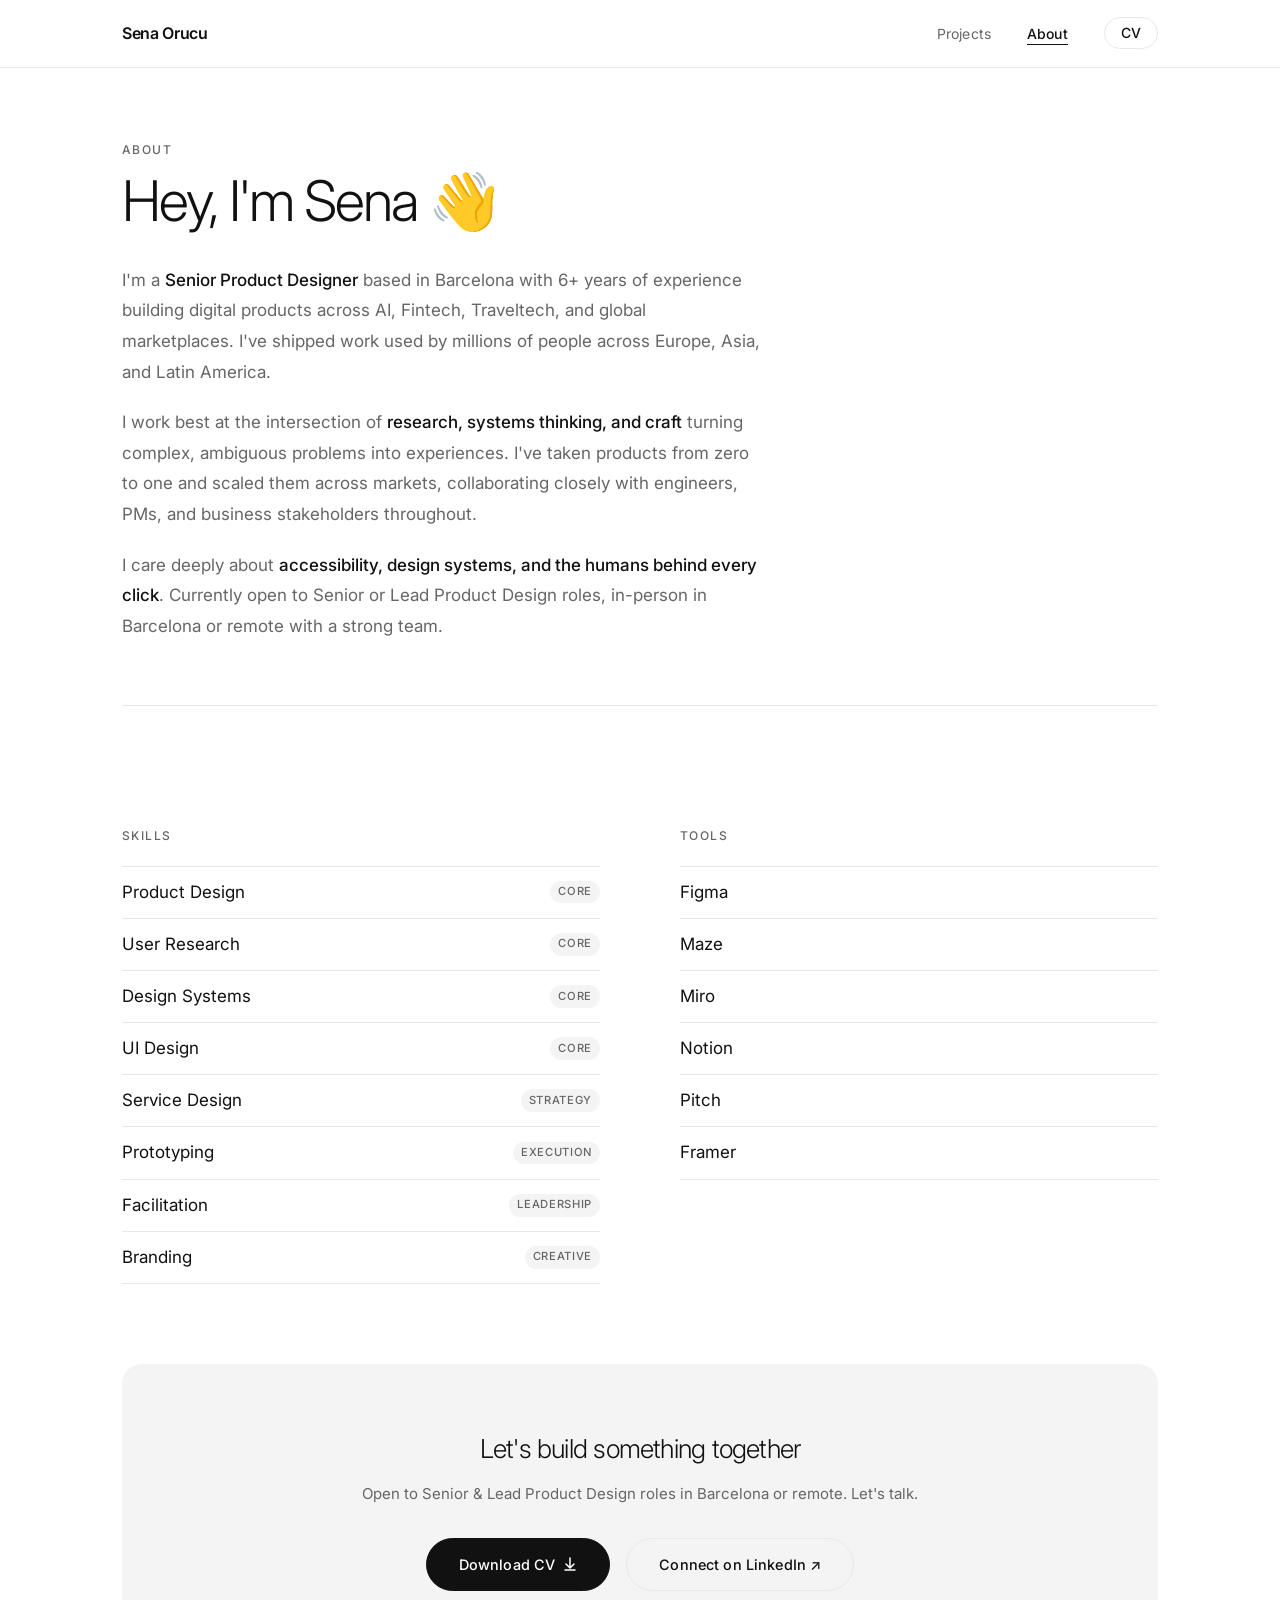
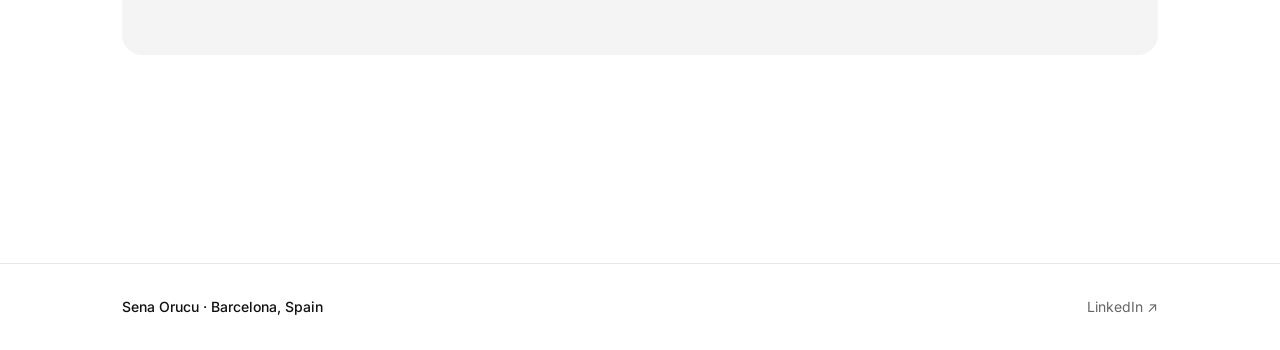
==== about.html @ 869bf194 "Refine text in about.html for clarity and conciseness" ====
<!DOCTYPE html>
<html lang="en">
<head>
  <meta charset="UTF-8" />
  <meta name="viewport" content="width=device-width, initial-scale=1.0" />
  <meta name="description" content="About Sena Orucu — Senior Product Designer based in Barcelona, specialising in AI, Fintech, and Traveltech." />
  <title>About — Sena Orucu</title>
  <link rel="icon" type="image/x-icon" href="favicon.ico" />
  <link rel="icon" type="image/png" sizes="32x32" href="favicon-32.png" />
  <link rel="apple-touch-icon" href="apple-touch-icon.png" />
  <link rel="stylesheet" href="styles.css" />
  <style>
    .about-hero {
      padding: 4.5rem 0 3.5rem;
    }

    .about-hero h1 {
      font-size: clamp(2.25rem, 5vw, 3.5rem);
      font-weight: 300;
      letter-spacing: -0.035em;
      line-height: 1.1;
      margin-bottom: 2rem;
    }

    .about-bio {
      max-width: 640px;
    }

    .about-bio p {
      font-size: 1.0625rem;
      color: var(--text-secondary);
      line-height: 1.8;
      margin-bottom: 1.25rem;
    }

    .about-bio p:last-child { margin-bottom: 0; }

    .about-bio strong {
      color: var(--text);
      font-weight: 500;
    }

    .about-divider {
      height: 1px;
      background: var(--border);
      margin: 4rem 0;
    }

    .skills-section {
      padding-top: 0;
      padding-bottom: 3rem;
    }

    .skills-grid {
      display: grid;
      grid-template-columns: 1fr 1fr;
      gap: 3rem 5rem;
    }

    .skills-col h3 {
      font-size: 0.75rem;
      font-weight: 500;
      letter-spacing: 0.12em;
      text-transform: uppercase;
      color: var(--text-secondary);
      margin-bottom: 1.25rem;
    }

    .skills-list {
      list-style: none;
    }

    .skills-list li {
      font-size: 1.0625rem;
      font-weight: 400;
      color: var(--text);
      padding: 0.75rem 0;
      border-bottom: 1px solid var(--border);
      display: flex;
      align-items: center;
      justify-content: space-between;
      transition: padding-left 0.2s var(--ease);
    }

    .skills-list li:first-child { border-top: 1px solid var(--border); }

    .skills-list li:hover { padding-left: 0.5rem; }

    /* Skill category label */
    .skill-cat {
      font-size: 0.7rem;
      font-weight: 500;
      letter-spacing: 0.06em;
      text-transform: uppercase;
      color: var(--text-secondary);
      background: var(--surface);
      border-radius: 100px;
      padding: 0.15rem 0.5rem;
    }

    .about-cta {
      padding: 4rem 0;
      background: var(--surface);
      border-radius: 20px;
      text-align: center;
      margin: 1rem 0 2rem;
    }

    .about-cta h2 {
      font-size: 1.625rem;
      font-weight: 300;
      letter-spacing: -0.03em;
      margin-bottom: 0.75rem;
    }

    .about-cta p {
      font-size: 0.9375rem;
      color: var(--text-secondary);
      margin-bottom: 2rem;
    }

    .cta-actions {
      display: flex;
      align-items: center;
      justify-content: center;
      gap: 1rem;
      flex-wrap: wrap;
    }

    @media (max-width: 640px) {
      .skills-grid { grid-template-columns: 1fr; gap: 2.5rem; }
      .about-hero { padding: 3rem 0 2.5rem; }
      .about-cta { padding: 2.5rem 1.5rem; }
    }
  </style>
</head>
<body>

  <nav>
    <div class="nav-inner">
      <a href="index.html" class="nav-logo">Sena Orucu</a>
      <ul class="nav-links">
        <li><a href="projects.html">Projects</a></li>
        <li><a href="about.html">About</a></li>
        <li><a href="Sena_Orucu_CV.pdf" target="_blank" class="cv-link">CV</a></li>
      </ul>
      <button class="hamburger" aria-label="Toggle menu">
        <span></span><span></span><span></span>
      </button>
    </div>
  </nav>

  <div class="mobile-menu">
    <a href="projects.html">Projects</a>
    <a href="about.html">About</a>
    <a href="Sena_Orucu_CV.pdf" target="_blank">CV ↗</a>
  </div>

  <main>

    <section class="about-hero">
      <div class="container">
        <p class="section-label fade-up">About</p>
        <h1 class="fade-up delay-1">Hey, I'm Sena 👋</h1>

        <div class="about-bio fade-up delay-2">
          <p>
            I'm a <strong>Senior Product Designer</strong> based in Barcelona with 6+ years of experience building digital products across AI, Fintech, Traveltech, and global marketplaces. I've shipped work used by millions of people across Europe, Asia, and Latin America.
          </p>
          <p>
            I work best at the intersection of <strong>research, systems thinking, and craft</strong> turning complex, ambiguous problems into experiences. I've taken products from zero to one and scaled them across markets, collaborating closely with engineers, PMs, and business stakeholders throughout.
          </p>
          <p>
            I care deeply about <strong>accessibility, design systems, and the humans behind every click</strong>. Currently open to Senior or Lead Product Design roles, in-person in Barcelona or remote with a strong team.
          </p>
        </div>

        <div class="about-divider fade-up delay-3"></div>
      </div>
    </section>

    <section class="skills-section">
      <div class="container">
        <div class="skills-grid fade-up delay-3">

          <div class="skills-col">
            <h3>Skills</h3>
            <ul class="skills-list">
              <li>Product Design <span class="skill-cat">Core</span></li>
              <li>User Research <span class="skill-cat">Core</span></li>
              <li>Design Systems <span class="skill-cat">Core</span></li>
              <li>UI Design <span class="skill-cat">Core</span></li>
              <li>Service Design <span class="skill-cat">Strategy</span></li>
              <li>Prototyping <span class="skill-cat">Execution</span></li>
              <li>Facilitation <span class="skill-cat">Leadership</span></li>
              <li>Branding <span class="skill-cat">Creative</span></li>
            </ul>
          </div>

          <div class="skills-col">
            <h3>Tools</h3>
            <ul class="skills-list">
              <li>Figma</li>
              <li>Maze</li>
              <li>Miro</li>
              <li>Notion</li>
              <li>Pitch</li>
              <li>Framer</li>
            </ul>
          </div>

        </div>
      </div>
    </section>

    <section style="padding: 1rem 0 5rem;">
      <div class="container">
        <div class="about-cta fade-up delay-4">
          <h2>Let's build something together</h2>
          <p>Open to Senior & Lead Product Design roles in Barcelona or remote. Let's talk.</p>
          <div class="cta-actions">
            <a href="Sena_Orucu_CV.pdf" target="_blank" class="btn btn-primary">
              Download CV
              <svg width="14" height="14" viewBox="0 0 14 14" fill="none">
                <path d="M7 1v9M3 7l4 4 4-4M2 13h10" stroke="currentColor" stroke-width="1.5" stroke-linecap="round" stroke-linejoin="round"/>
              </svg>
            </a>
            <a href="https://www.linkedin.com/in/senaorucu/" target="_blank" class="btn btn-outline">
              Connect on LinkedIn ↗
            </a>
          </div>
        </div>
      </div>
    </section>

  </main>

  <footer>
    <div class="footer-inner">
      <span class="footer-name">Sena Orucu · Barcelona, Spain</span>
      <div class="footer-links">
        <a href="https://www.linkedin.com/in/senaorucu/" target="_blank">LinkedIn ↗</a>
      </div>
    </div>
  </footer>

  <script src="main.js"></script>
</body>
</html>
---- styles.css ----
/* =============================================
   SENA ORUCU â€” Portfolio Styles
   ============================================= */

@import url('https://fonts.googleapis.com/css2?family=Inter:ital,opsz,wght@0,14..32,300;0,14..32,400;0,14..32,500;0,14..32,600;1,14..32,300;1,14..32,400&display=swap');

/* â”€â”€ Reset & Base â”€â”€ */
*, *::before, *::after {
  box-sizing: border-box;
  margin: 0;
  padding: 0;
}

:root {
  --bg: #ffffff;
  --text: #111111;
  --text-secondary: #666666;
  --surface: #f4f4f4;
  --border: #e8e8e8;
  --accent: #111111;
  --font: 'Inter', -apple-system, sans-serif;
  --nav-h: 68px;
  --max-w: 1100px;
  --ease: cubic-bezier(0.16, 1, 0.3, 1);
}

html {
  scroll-behavior: smooth;
  font-size: 16px;
}

body {
  font-family: var(--font);
  background: var(--bg);
  color: var(--text);
  line-height: 1.6;
  -webkit-font-smoothing: antialiased;
  opacity: 0;
  transition: opacity 0.5s var(--ease);
}

body.loaded {
  opacity: 1;
}

a {
  color: inherit;
  text-decoration: none;
}

img {
  display: block;
  max-width: 100%;
}

/* â”€â”€ Layout â”€â”€ */
.container {
  max-width: var(--max-w);
  margin: 0 auto;
  padding: 0 2rem;
}

/* â”€â”€ NAV â”€â”€ */
nav {
  position: fixed;
  top: 0;
  left: 0;
  right: 0;
  height: var(--nav-h);
  background: rgba(255, 255, 255, 0.92);
  backdrop-filter: blur(12px);
  -webkit-backdrop-filter: blur(12px);
  border-bottom: 1px solid var(--border);
  z-index: 100;
  transition: box-shadow 0.3s ease;
}

nav.scrolled {
  box-shadow: 0 2px 20px rgba(0,0,0,0.06);
}

.nav-inner {
  max-width: var(--max-w);
  margin: 0 auto;
  padding: 0 2rem;
  height: 100%;
  display: flex;
  align-items: center;
  justify-content: space-between;
}

.nav-logo {
  font-size: 1rem;
  font-weight: 600;
  letter-spacing: -0.02em;
  color: var(--text);
  transition: opacity 0.2s;
}

.nav-logo:hover {
  opacity: 0.6;
}

.nav-links {
  display: flex;
  align-items: center;
  gap: 2.25rem;
  list-style: none;
}

.nav-links a {
  font-size: 0.875rem;
  font-weight: 400;
  color: var(--text-secondary);
  letter-spacing: 0.01em;
  transition: color 0.2s;
  position: relative;
}

.nav-links a::after {
  content: '';
  position: absolute;
  bottom: -3px;
  left: 0;
  width: 0;
  height: 1px;
  background: var(--text);
  transition: width 0.25s var(--ease);
}

.nav-links a:hover {
  color: var(--text);
}

.nav-links a:hover::after,
.nav-links a.active::after {
  width: 100%;
}

.nav-links a.active {
  color: var(--text);
  font-weight: 500;
}

/* CV Link special style */
.nav-links .cv-link {
  padding: 0.4rem 1rem;
  border: 1px solid var(--border);
  border-radius: 100px;
  color: var(--text);
  font-weight: 500;
  transition: background 0.2s, border-color 0.2s;
}

.nav-links .cv-link::after { display: none; }

.nav-links .cv-link:hover {
  background: var(--text);
  color: #fff;
  border-color: var(--text);
}

/* â”€â”€ Hamburger â”€â”€ */
.hamburger {
  display: none;
  flex-direction: column;
  gap: 5px;
  cursor: pointer;
  padding: 6px;
  background: none;
  border: none;
}

.hamburger span {
  display: block;
  width: 22px;
  height: 1.5px;
  background: var(--text);
  transition: transform 0.3s var(--ease), opacity 0.3s;
  transform-origin: center;
}

.hamburger.open span:nth-child(1) {
  transform: translateY(6.5px) rotate(45deg);
}
.hamburger.open span:nth-child(2) {
  opacity: 0;
}
.hamburger.open span:nth-child(3) {
  transform: translateY(-6.5px) rotate(-45deg);
}

/* Mobile nav drawer */
.mobile-menu {
  display: none;
  position: fixed;
  top: var(--nav-h);
  left: 0;
  right: 0;
  background: var(--bg);
  border-bottom: 1px solid var(--border);
  padding: 1.5rem 2rem 2rem;
  z-index: 99;
  flex-direction: column;
  gap: 1.25rem;
  transform: translateY(-10px);
  opacity: 0;
  pointer-events: none;
  transition: transform 0.3s var(--ease), opacity 0.3s;
}

.mobile-menu.open {
  transform: translateY(0);
  opacity: 1;
  pointer-events: all;
}

.mobile-menu a {
  font-size: 1.1rem;
  font-weight: 400;
  color: var(--text-secondary);
  transition: color 0.2s;
}

.mobile-menu a:hover,
.mobile-menu a.active {
  color: var(--text);
}

/* â”€â”€ FOOTER â”€â”€ */
footer {
  border-top: 1px solid var(--border);
  padding: 2rem 0;
  margin-top: 6rem;
}

.footer-inner {
  max-width: var(--max-w);
  margin: 0 auto;
  padding: 0 2rem;
  display: flex;
  align-items: center;
  justify-content: space-between;
}

.footer-name {
  font-size: 0.875rem;
  font-weight: 500;
  color: var(--text);
}

.footer-links {
  display: flex;
  gap: 1.5rem;
}

.footer-links a {
  font-size: 0.875rem;
  color: var(--text-secondary);
  transition: color 0.2s;
}

.footer-links a:hover {
  color: var(--text);
}

/* â”€â”€ Page wrapper â”€â”€ */
main {
  padding-top: var(--nav-h);
}

/* â”€â”€ Section spacing â”€â”€ */
section {
  padding: 5rem 0;
}

/* â”€â”€ Typography â”€â”€ */
.display-heading {
  font-size: clamp(2.5rem, 5.5vw, 4.25rem);
  font-weight: 300;
  letter-spacing: -0.03em;
  line-height: 1.1;
  color: var(--text);
}

.page-heading {
  font-size: clamp(2rem, 4vw, 3rem);
  font-weight: 300;
  letter-spacing: -0.03em;
  line-height: 1.15;
}

.section-label {
  font-size: 0.75rem;
  font-weight: 500;
  letter-spacing: 0.12em;
  text-transform: uppercase;
  color: var(--text-secondary);
  margin-bottom: 0.75rem;
}

/* â”€â”€ Buttons â”€â”€ */
.btn {
  display: inline-flex;
  align-items: center;
  gap: 0.5rem;
  padding: 0.875rem 2rem;
  font-size: 0.9rem;
  font-weight: 500;
  font-family: var(--font);
  letter-spacing: 0.01em;
  border-radius: 100px;
  cursor: pointer;
  transition: transform 0.2s var(--ease), box-shadow 0.2s, background 0.2s, color 0.2s;
}

.btn-primary {
  background: var(--text);
  color: #fff;
  border: 1px solid var(--text);
}

.btn-primary:hover {
  transform: translateY(-2px);
  box-shadow: 0 8px 24px rgba(0,0,0,0.15);
}

.btn-outline {
  background: transparent;
  color: var(--text);
  border: 1px solid var(--border);
}

.btn-outline:hover {
  background: var(--surface);
  transform: translateY(-2px);
}

/* â”€â”€ PROJECT CARDS â”€â”€ */
.project-card {
  background: var(--bg);
  border: 1px solid var(--border);
  border-radius: 16px;
  overflow: hidden;
  transition: transform 0.3s var(--ease), box-shadow 0.3s var(--ease);
  opacity: 0;
  transform: translateY(24px);
}

.project-card.visible {
  opacity: 1;
  transform: translateY(0);
}

.project-card:hover {
  transform: translateY(-6px);
  box-shadow: 0 20px 48px rgba(0,0,0,0.1);
}

.card-image {
  width: 100%;
  aspect-ratio: 2 / 1;
  background: var(--surface);
  position: relative;
  overflow: hidden;
}

.card-image-inner {
  position: absolute;
  inset: 0;
  background: linear-gradient(135deg, #f0f0f0 0%, #e8e8e8 100%);
  display: flex;
  align-items: center;
  justify-content: center;
  transition: transform 0.4s var(--ease);
}

.card-image-inner svg {
  opacity: 0.25;
}

.project-card:hover .card-image-inner {
  transform: scale(1.03);
}

/* Real image thumbnails */
.card-image-inner img {
  width: 100%;
  height: 100%;
  object-fit: cover;
  object-position: center center;
  display: block;
  transition: transform 0.4s var(--ease);
}

.project-card:hover .card-image-inner img {
  transform: scale(1.04);
}

.card-body {
  padding: 1.5rem;
}

.card-tags {
  font-size: 0.75rem;
  color: var(--text-secondary);
  letter-spacing: 0.04em;
  margin-bottom: 0.5rem;
}

.card-title {
  font-size: 1.05rem;
  font-weight: 600;
  letter-spacing: -0.02em;
  margin-bottom: 0.5rem;
  line-height: 1.3;
}

.card-desc {
  font-size: 0.875rem;
  color: var(--text-secondary);
  line-height: 1.6;
  margin-bottom: 1.25rem;
}

.card-link {
  font-size: 0.8125rem;
  font-weight: 500;
  color: var(--text);
  display: inline-flex;
  align-items: center;
  gap: 0.35rem;
  transition: gap 0.2s;
}

.card-link:hover {
  gap: 0.6rem;
}

/* â”€â”€ Fade in animation â”€â”€ */
@keyframes fadeUp {
  from { opacity: 0; transform: translateY(20px); }
  to   { opacity: 1; transform: translateY(0); }
}

.fade-up {
  animation: fadeUp 0.7s var(--ease) both;
}

/* â”€â”€ Stagger helpers â”€â”€ */
.delay-1 { animation-delay: 0.1s; }
.delay-2 { animation-delay: 0.2s; }
.delay-3 { animation-delay: 0.3s; }
.delay-4 { animation-delay: 0.4s; }
.delay-5 { animation-delay: 0.5s; }

/* â”€â”€ Transition for card reveal â”€â”€ */
.project-card {
  transition: opacity 0.5s var(--ease), transform 0.5s var(--ease),
              box-shadow 0.3s var(--ease);
}

/* â”€â”€ Responsive â”€â”€ */
@media (max-width: 768px) {
  .nav-links { display: none; }
  .hamburger { display: flex; }
  .mobile-menu { display: flex; }

  section { padding: 3.5rem 0; }

  footer {
    margin-top: 4rem;
  }

  .footer-inner {
    flex-direction: column;
    gap: 1rem;
    text-align: center;
  }
}

@media (max-width: 480px) {
  .container { padding: 0 1.25rem; }
  .nav-inner { padding: 0 1.25rem; }
  .footer-inner { padding: 0 1.25rem; }
}
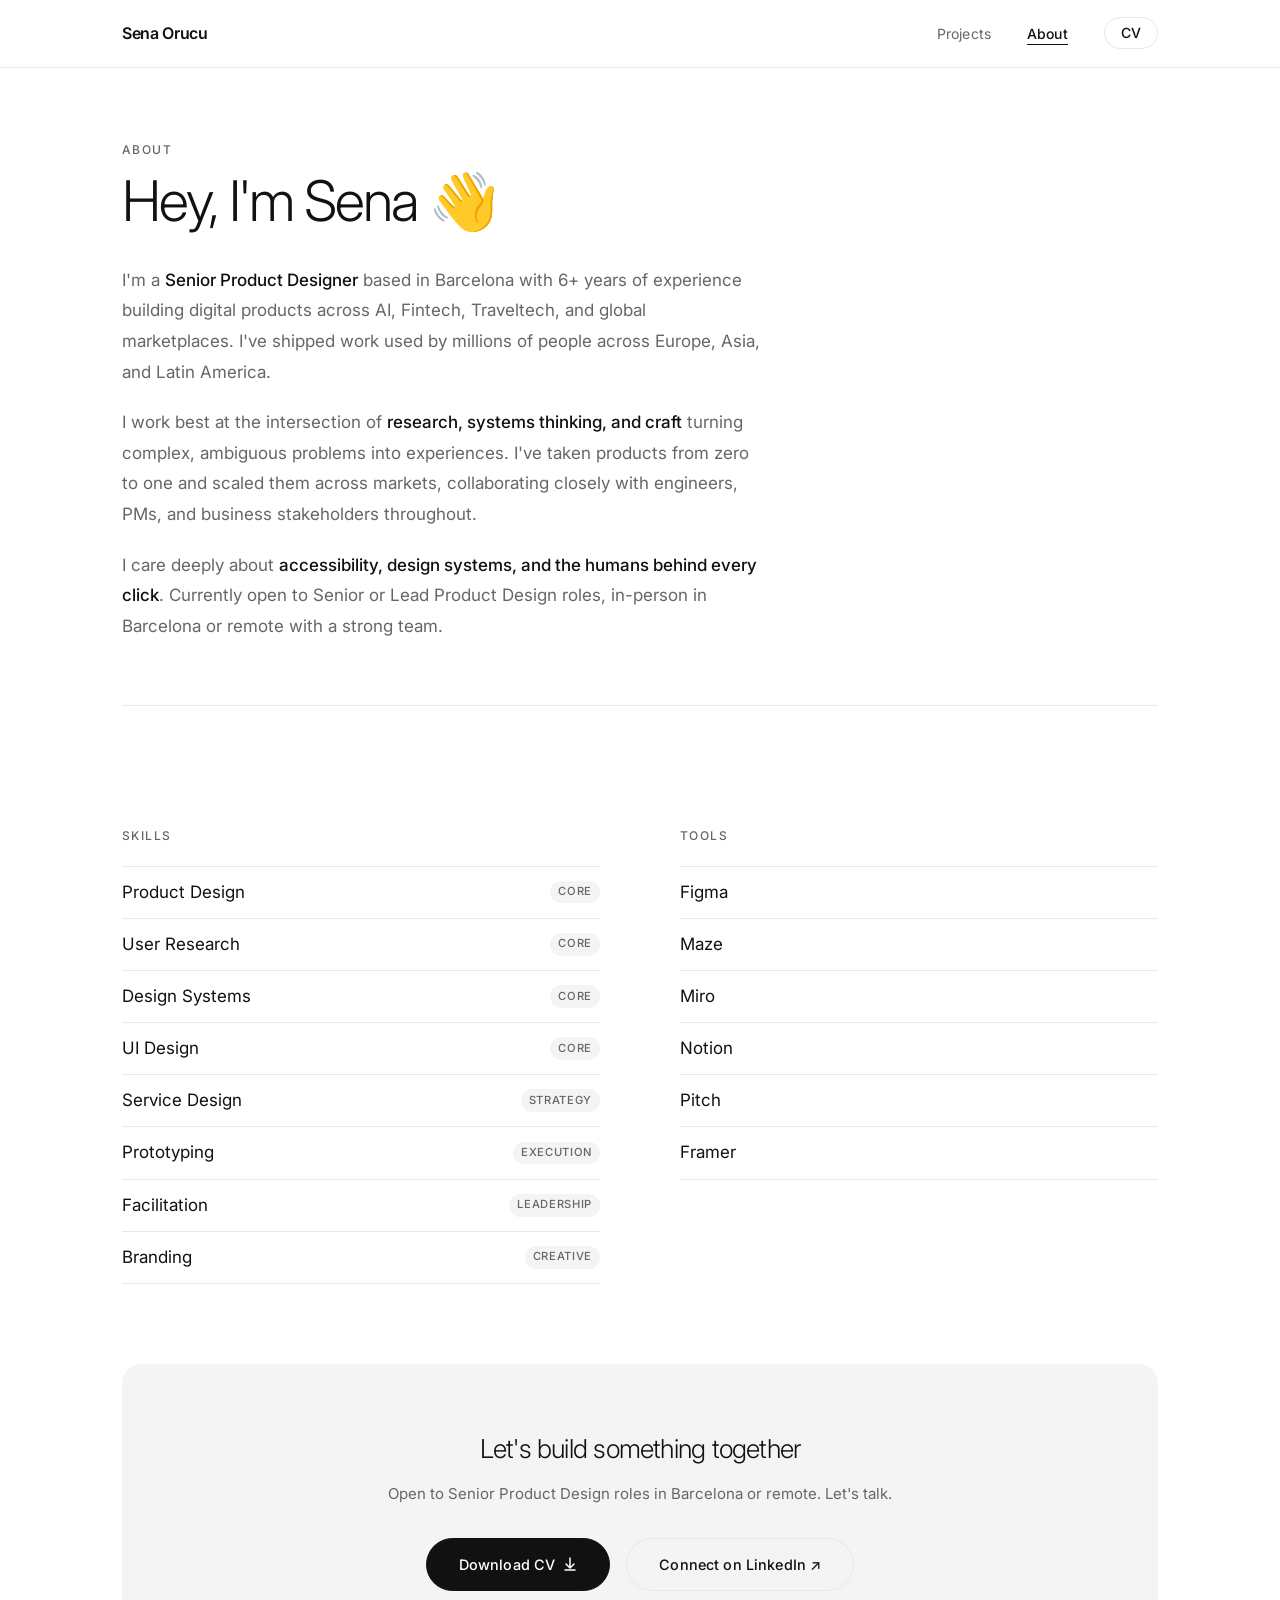
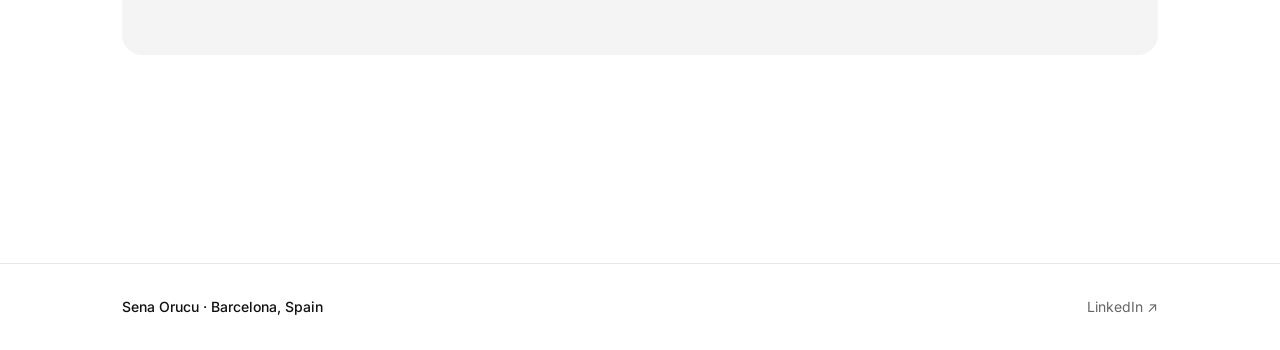
==== commit f6c028d4: "Update about.html" ====
--- a/about.html
+++ b/about.html
@@ -217,7 +217,7 @@
       <div class="container">
         <div class="about-cta fade-up delay-4">
           <h2>Let's build something together</h2>
-          <p>Open to Senior & Lead Product Design roles in Barcelona or remote. Let's talk.</p>
+          <p>Open to Senior Product Design roles in Barcelona or remote. Let's talk.</p>
           <div class="cta-actions">
             <a href="Sena_Orucu_CV.pdf" target="_blank" class="btn btn-primary">
               Download CV
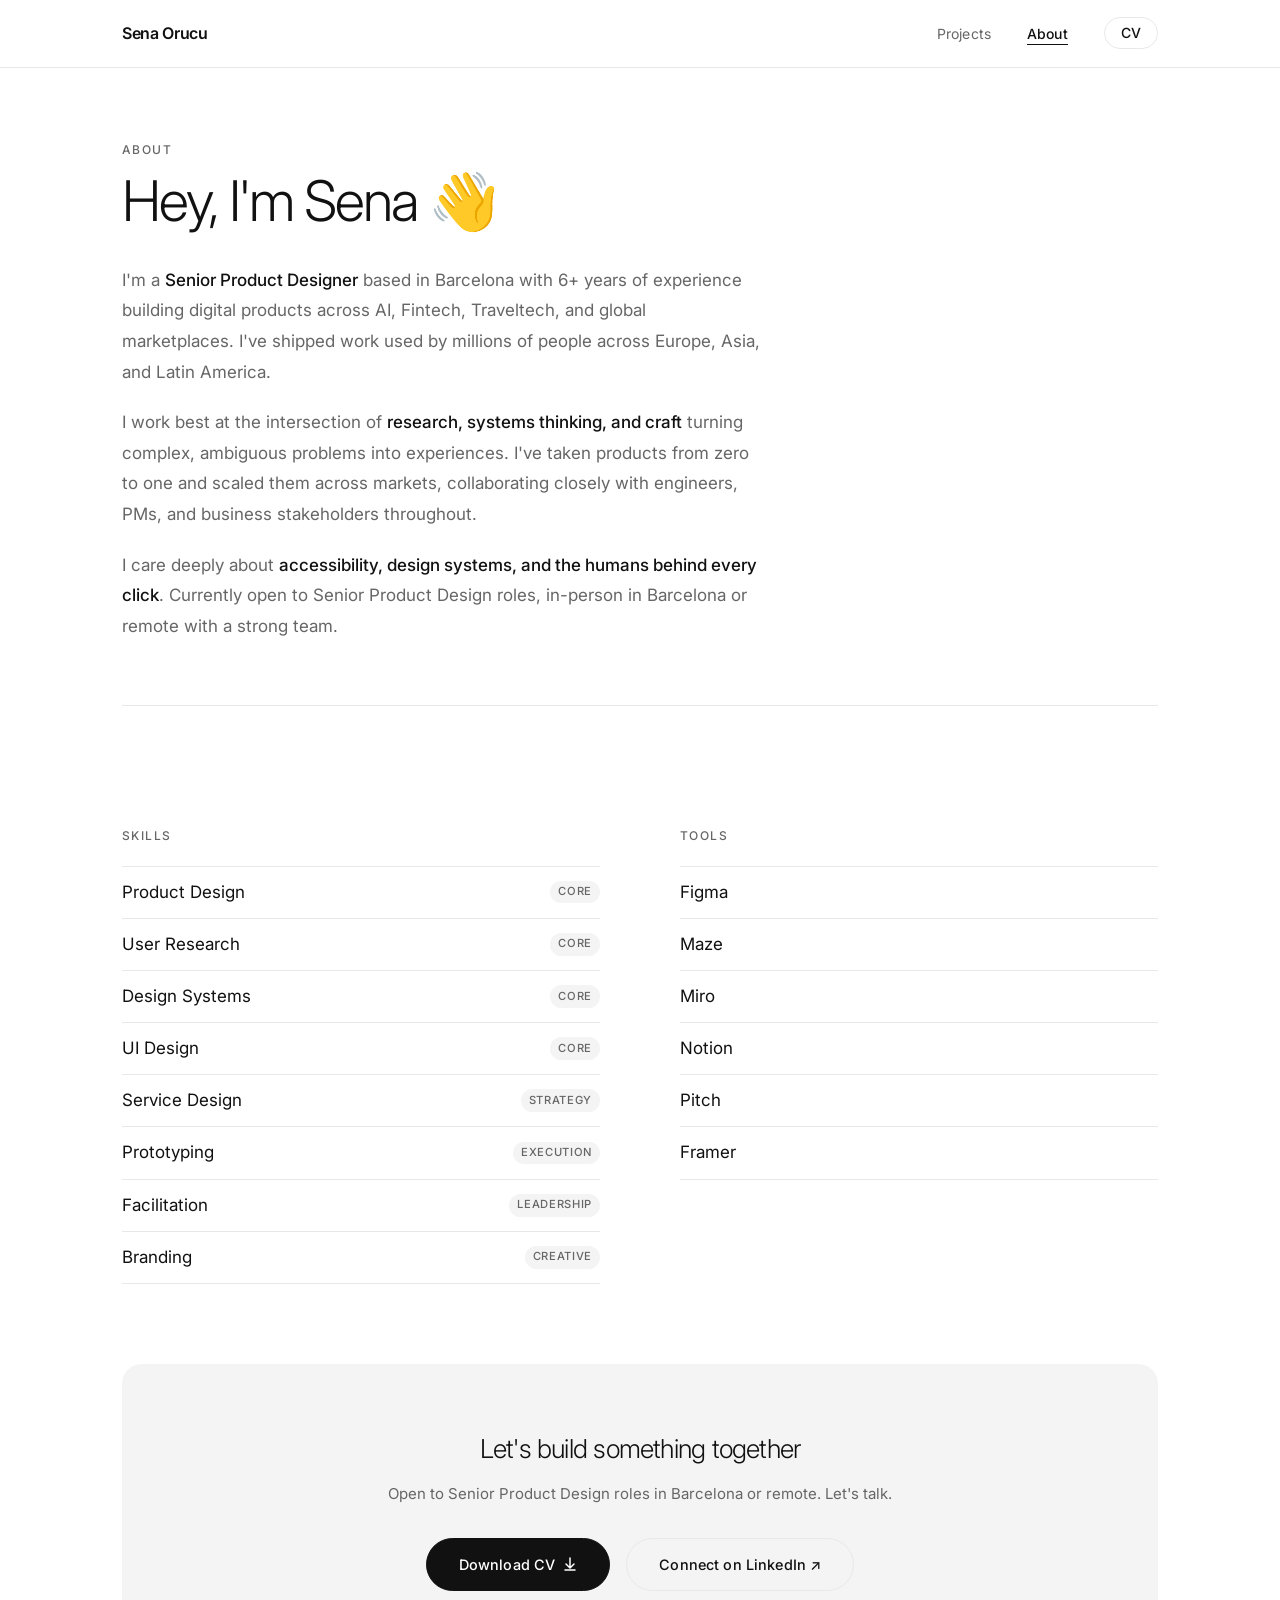
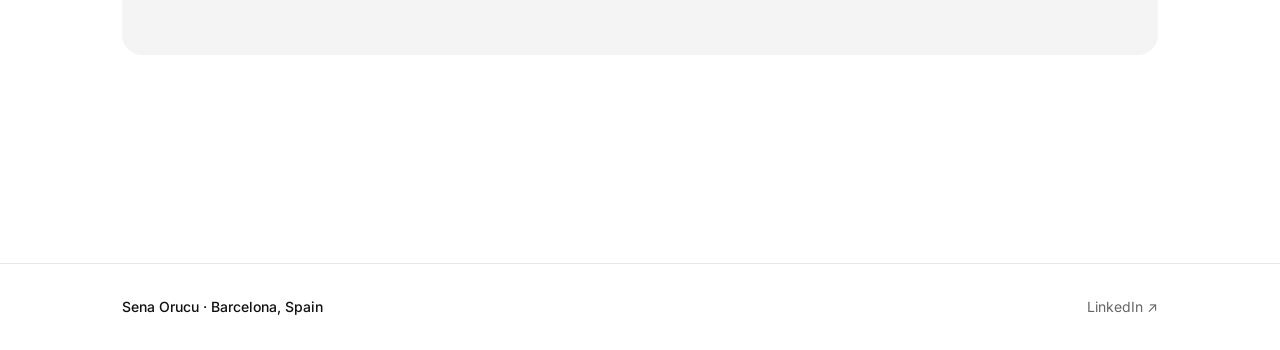
==== commit c11ac21f: "Update about.html" ====
--- a/about.html
+++ b/about.html
@@ -171,7 +171,7 @@
             I work best at the intersection of <strong>research, systems thinking, and craft</strong> turning complex, ambiguous problems into experiences. I've taken products from zero to one and scaled them across markets, collaborating closely with engineers, PMs, and business stakeholders throughout.
           </p>
           <p>
-            I care deeply about <strong>accessibility, design systems, and the humans behind every click</strong>. Currently open to Senior or Lead Product Design roles, in-person in Barcelona or remote with a strong team.
+            I care deeply about <strong>accessibility, design systems, and the humans behind every click</strong>. Currently open to Senior Product Design roles, in-person in Barcelona or remote with a strong team.
           </p>
         </div>
 
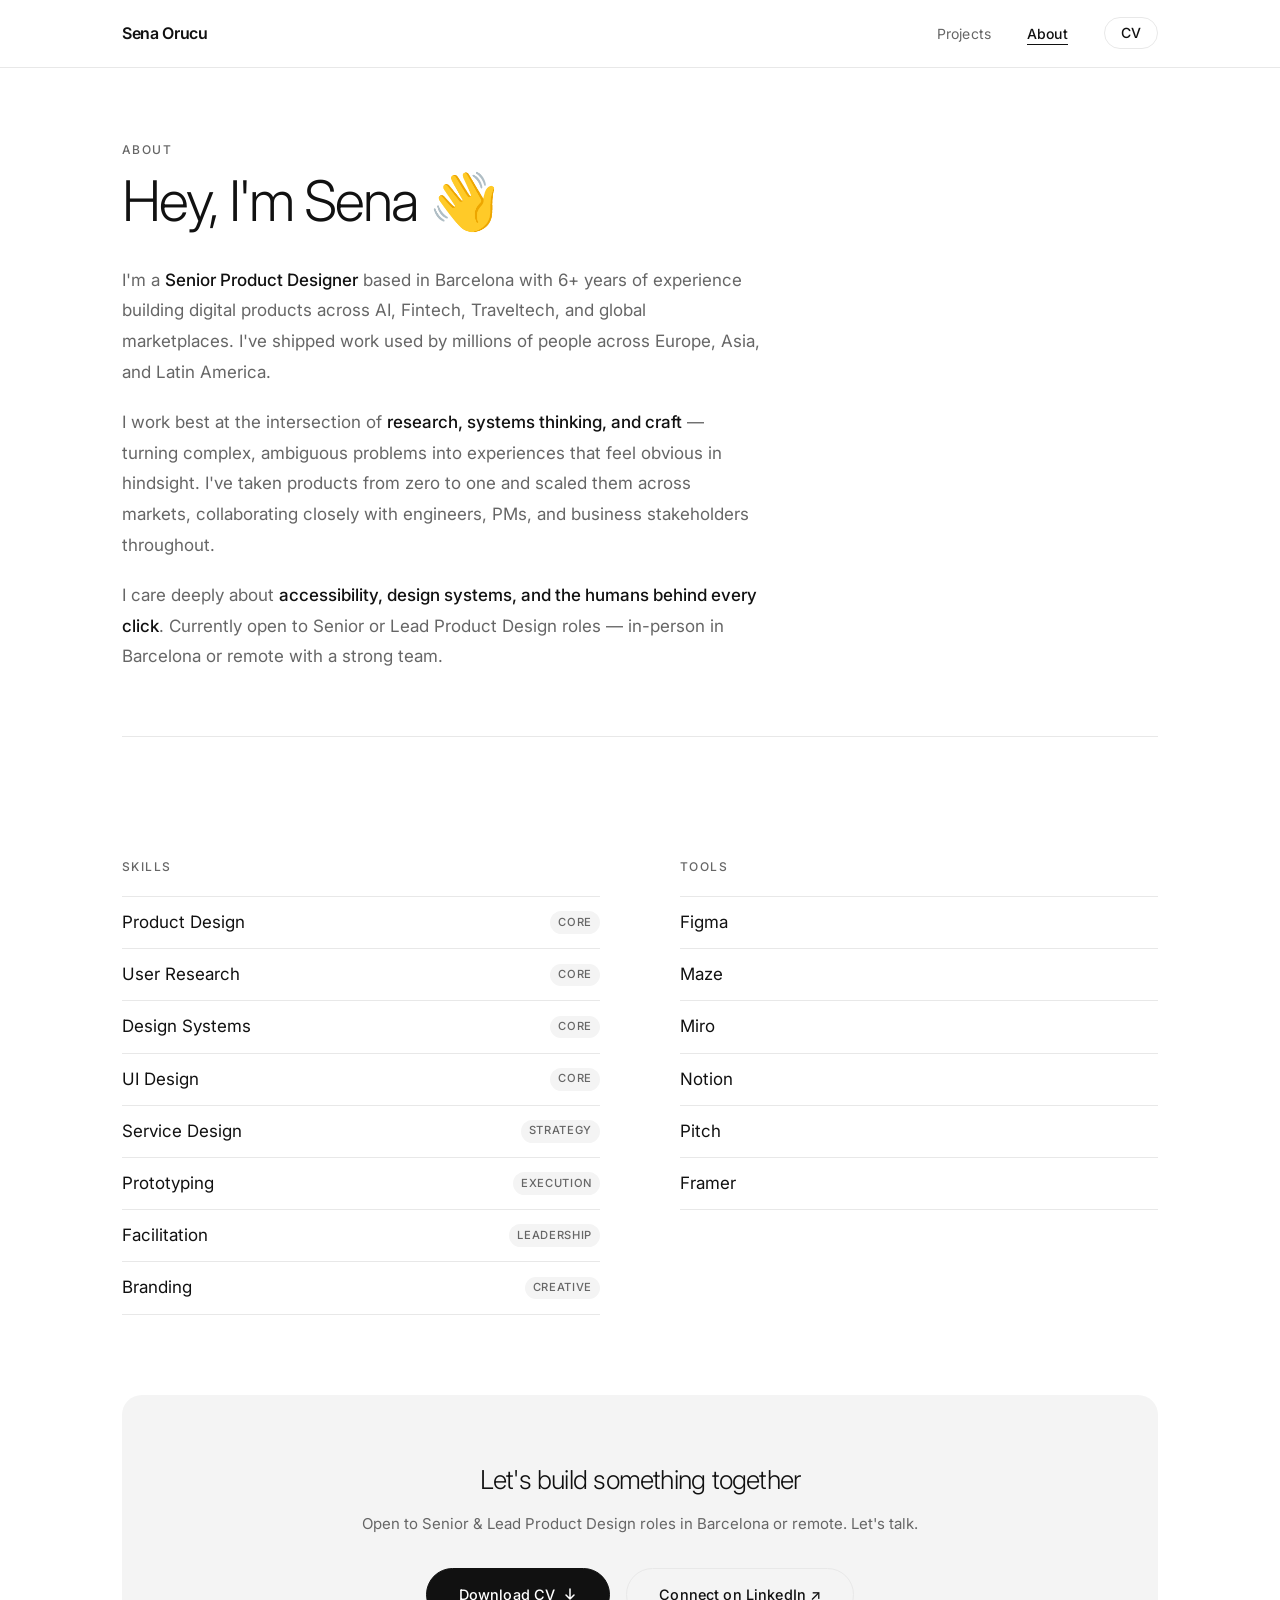
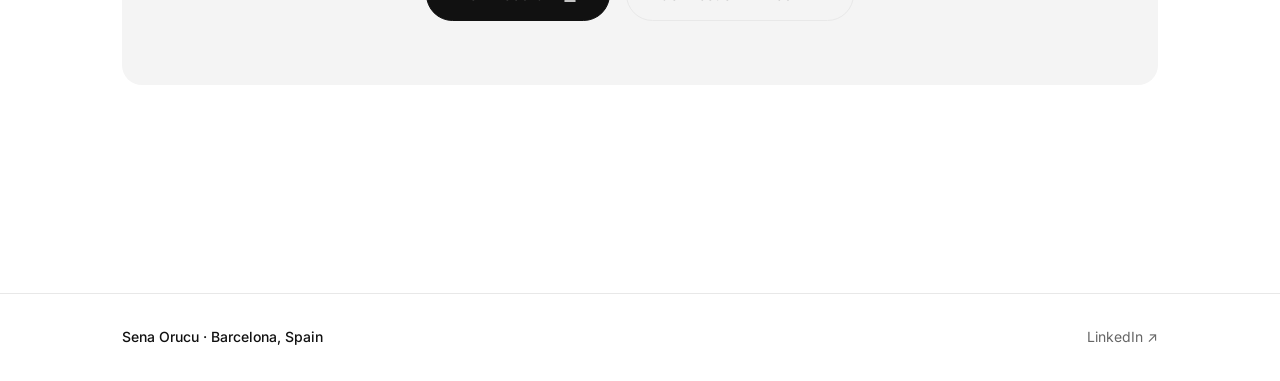
==== commit 1437f233: "Add files via upload" ====
--- a/about.html
+++ b/about.html
@@ -5,7 +5,8 @@
   <meta name="viewport" content="width=device-width, initial-scale=1.0" />
   <meta name="description" content="About Sena Orucu — Senior Product Designer based in Barcelona, specialising in AI, Fintech, and Traveltech." />
   <title>About — Sena Orucu</title>
-  <link rel="icon" type="image/x-icon" href="favicon.ico" />
+  <link rel="icon" href="favicon.svg" type="image/svg+xml" />
+  <link rel="icon" href="favicon.ico" sizes="any" />
   <link rel="icon" type="image/png" sizes="32x32" href="favicon-32.png" />
   <link rel="apple-touch-icon" href="apple-touch-icon.png" />
   <link rel="stylesheet" href="styles.css" />
@@ -168,10 +169,10 @@
             I'm a <strong>Senior Product Designer</strong> based in Barcelona with 6+ years of experience building digital products across AI, Fintech, Traveltech, and global marketplaces. I've shipped work used by millions of people across Europe, Asia, and Latin America.
           </p>
           <p>
-            I work best at the intersection of <strong>research, systems thinking, and craft</strong> turning complex, ambiguous problems into experiences. I've taken products from zero to one and scaled them across markets, collaborating closely with engineers, PMs, and business stakeholders throughout.
+            I work best at the intersection of <strong>research, systems thinking, and craft</strong> — turning complex, ambiguous problems into experiences that feel obvious in hindsight. I've taken products from zero to one and scaled them across markets, collaborating closely with engineers, PMs, and business stakeholders throughout.
           </p>
           <p>
-            I care deeply about <strong>accessibility, design systems, and the humans behind every click</strong>. Currently open to Senior Product Design roles, in-person in Barcelona or remote with a strong team.
+            I care deeply about <strong>accessibility, design systems, and the humans behind every click</strong>. Currently open to Senior or Lead Product Design roles — in-person in Barcelona or remote with a strong team.
           </p>
         </div>
 
@@ -217,7 +218,7 @@
       <div class="container">
         <div class="about-cta fade-up delay-4">
           <h2>Let's build something together</h2>
-          <p>Open to Senior Product Design roles in Barcelona or remote. Let's talk.</p>
+          <p>Open to Senior & Lead Product Design roles in Barcelona or remote. Let's talk.</p>
           <div class="cta-actions">
             <a href="Sena_Orucu_CV.pdf" target="_blank" class="btn btn-primary">
               Download CV
@@ -245,5 +246,8 @@
   </footer>
 
   <script src="main.js"></script>
+
+  <!-- GoatCounter Analytics -->
+  <script data-goatcounter="https://senaorucu.goatcounter.com/count" async src="//gc.zgo.at/count.js"></script>
 </body>
 </html>
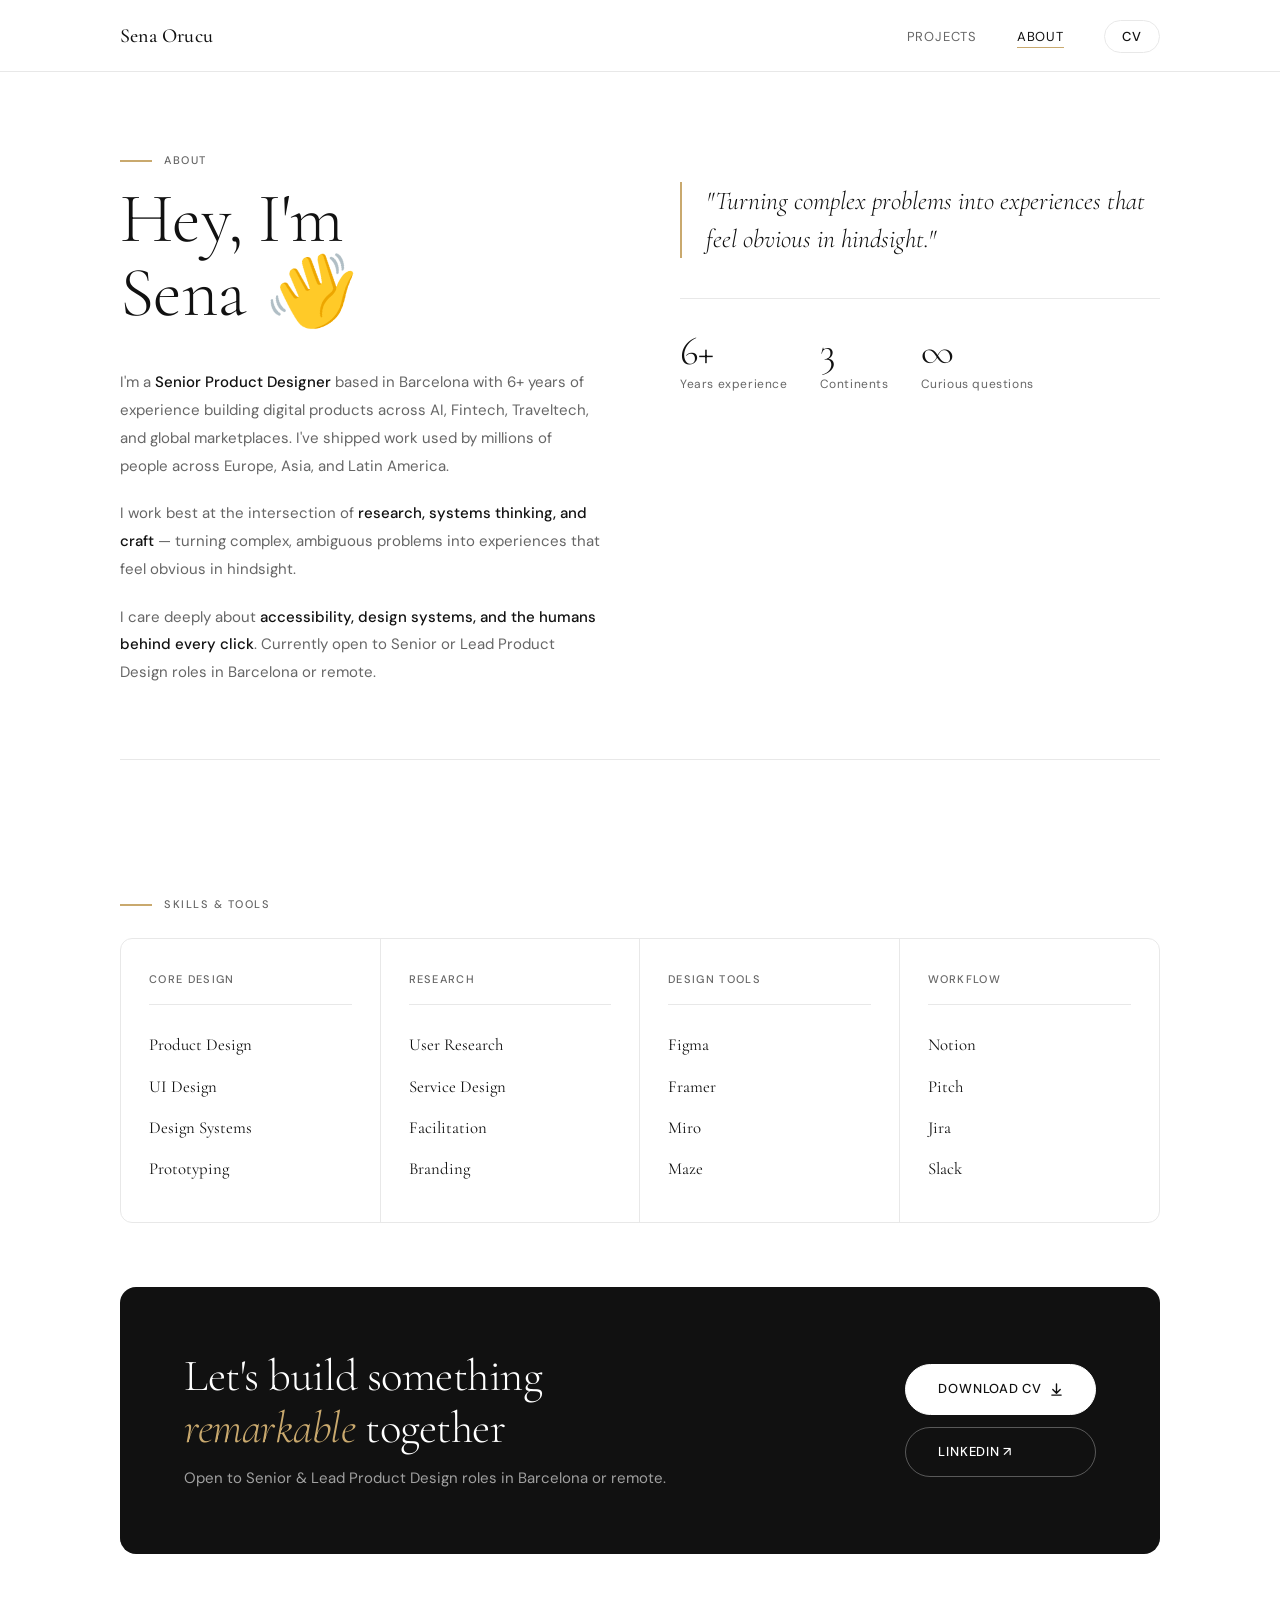
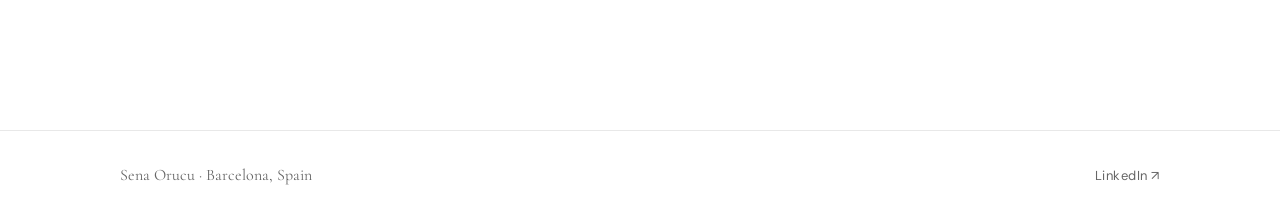
==== commit 2e3da4bc: "Add files via upload" ====
--- a/about.html
+++ b/about.html
@@ -3,7 +3,7 @@
 <head>
   <meta charset="UTF-8" />
   <meta name="viewport" content="width=device-width, initial-scale=1.0" />
-  <meta name="description" content="About Sena Orucu — Senior Product Designer based in Barcelona, specialising in AI, Fintech, and Traveltech." />
+  <meta name="description" content="About Sena Orucu — Senior Product Designer based in Barcelona." />
   <title>About — Sena Orucu</title>
   <link rel="icon" href="favicon.svg" type="image/svg+xml" />
   <link rel="icon" href="favicon.ico" sizes="any" />
@@ -11,127 +11,191 @@
   <link rel="apple-touch-icon" href="apple-touch-icon.png" />
   <link rel="stylesheet" href="styles.css" />
   <style>
+    /* ── About hero ── */
     .about-hero {
-      padding: 4.5rem 0 3.5rem;
+      padding: 5rem 0 4rem;
+    }
+
+    .about-hero-grid {
+      display: grid;
+      grid-template-columns: 1fr 1fr;
+      gap: 5rem;
+      align-items: start;
     }
 
     .about-hero h1 {
-      font-size: clamp(2.25rem, 5vw, 3.5rem);
+      font-family: var(--font-display);
+      font-size: clamp(3rem, 5.5vw, 5rem);
       font-weight: 300;
-      letter-spacing: -0.035em;
-      line-height: 1.1;
-      margin-bottom: 2rem;
-    }
-
-    .about-bio {
-      max-width: 640px;
+      letter-spacing: -0.01em;
+      line-height: 1.05;
+      margin-bottom: 2.5rem;
+    }
+
+    .about-hero h1 em {
+      font-style: italic;
+      color: var(--accent);
+    }
+
+    /* Pull quote */
+    .pull-quote {
+      font-family: var(--font-display);
+      font-size: clamp(1.2rem, 2.2vw, 1.6rem);
+      font-weight: 300;
+      font-style: italic;
+      line-height: 1.5;
+      color: var(--text);
+      border-left: 2px solid var(--accent);
+      padding-left: 1.5rem;
+      margin-bottom: 2.5rem;
     }
 
     .about-bio p {
-      font-size: 1.0625rem;
-      color: var(--text-secondary);
-      line-height: 1.8;
+      font-size: 0.9375rem;
+      color: var(--secondary);
+      line-height: 1.85;
       margin-bottom: 1.25rem;
     }
 
     .about-bio p:last-child { margin-bottom: 0; }
-
-    .about-bio strong {
-      color: var(--text);
-      font-weight: 500;
-    }
-
+    .about-bio strong { color: var(--text); font-weight: 500; }
+
+    /* ── Divider ── */
     .about-divider {
       height: 1px;
       background: var(--border);
-      margin: 4rem 0;
-    }
-
-    .skills-section {
-      padding-top: 0;
-      padding-bottom: 3rem;
-    }
+      margin: 4.5rem 0;
+    }
+
+    /* ── Skills ── */
+    .skills-section { padding-top: 0; padding-bottom: 3rem; }
 
     .skills-grid {
       display: grid;
-      grid-template-columns: 1fr 1fr;
-      gap: 3rem 5rem;
-    }
+      grid-template-columns: repeat(4, 1fr);
+      gap: 0;
+      border: 1px solid var(--border);
+      border-radius: 12px;
+      overflow: hidden;
+    }
+
+    .skills-col {
+      padding: 2rem 1.75rem;
+      border-right: 1px solid var(--border);
+    }
+
+    .skills-col:last-child { border-right: none; }
 
     .skills-col h3 {
-      font-size: 0.75rem;
+      font-size: 0.6875rem;
       font-weight: 500;
       letter-spacing: 0.12em;
       text-transform: uppercase;
-      color: var(--text-secondary);
+      color: var(--secondary);
       margin-bottom: 1.25rem;
-    }
-
-    .skills-list {
-      list-style: none;
-    }
+      padding-bottom: 1rem;
+      border-bottom: 1px solid var(--border);
+    }
+
+    .skills-list { list-style: none; }
 
     .skills-list li {
-      font-size: 1.0625rem;
+      font-family: var(--font-display);
+      font-size: 1.05rem;
       font-weight: 400;
       color: var(--text);
-      padding: 0.75rem 0;
-      border-bottom: 1px solid var(--border);
-      display: flex;
+      padding: 0.45rem 0;
+      transition: color 0.2s, padding-left 0.2s var(--ease);
+      cursor: default;
+    }
+
+    .skills-list li:hover {
+      color: var(--accent);
+      padding-left: 0.4rem;
+    }
+
+    /* ── CTA section ── */
+    .about-cta-section {
+      padding: 1rem 0 5rem;
+    }
+
+    .cta-card {
+      background: var(--text);
+      color: #fff;
+      border-radius: 16px;
+      padding: 4rem;
+      display: grid;
+      grid-template-columns: 1fr auto;
+      gap: 3rem;
       align-items: center;
-      justify-content: space-between;
-      transition: padding-left 0.2s var(--ease);
-    }
-
-    .skills-list li:first-child { border-top: 1px solid var(--border); }
-
-    .skills-list li:hover { padding-left: 0.5rem; }
-
-    /* Skill category label */
-    .skill-cat {
-      font-size: 0.7rem;
-      font-weight: 500;
-      letter-spacing: 0.06em;
-      text-transform: uppercase;
-      color: var(--text-secondary);
-      background: var(--surface);
-      border-radius: 100px;
-      padding: 0.15rem 0.5rem;
-    }
-
-    .about-cta {
-      padding: 4rem 0;
-      background: var(--surface);
-      border-radius: 20px;
-      text-align: center;
-      margin: 1rem 0 2rem;
-    }
-
-    .about-cta h2 {
-      font-size: 1.625rem;
+    }
+
+    .cta-card h2 {
+      font-family: var(--font-display);
+      font-size: clamp(1.75rem, 3.5vw, 3rem);
       font-weight: 300;
-      letter-spacing: -0.03em;
+      letter-spacing: -0.01em;
+      line-height: 1.15;
       margin-bottom: 0.75rem;
     }
 
-    .about-cta p {
+    .cta-card h2 em {
+      font-style: italic;
+      color: var(--accent);
+    }
+
+    .cta-card p {
       font-size: 0.9375rem;
-      color: var(--text-secondary);
-      margin-bottom: 2rem;
+      opacity: 0.6;
     }
 
     .cta-actions {
       display: flex;
-      align-items: center;
-      justify-content: center;
-      gap: 1rem;
-      flex-wrap: wrap;
-    }
-
-    @media (max-width: 640px) {
-      .skills-grid { grid-template-columns: 1fr; gap: 2.5rem; }
-      .about-hero { padding: 3rem 0 2.5rem; }
-      .about-cta { padding: 2.5rem 1.5rem; }
+      flex-direction: column;
+      gap: 0.75rem;
+      flex-shrink: 0;
+    }
+
+    .btn-white {
+      background: #fff;
+      color: var(--text);
+      border: 1px solid #fff;
+    }
+
+    .btn-white:hover {
+      background: var(--surface);
+      transform: translateY(-2px);
+      box-shadow: 0 10px 28px rgba(0,0,0,0.3);
+    }
+
+    .btn-ghost {
+      background: transparent;
+      color: #fff;
+      border: 1px solid rgba(255,255,255,0.3);
+    }
+
+    .btn-ghost:hover {
+      background: rgba(255,255,255,0.1);
+      transform: translateY(-2px);
+    }
+
+    @media (max-width: 960px) {
+      .about-hero-grid { grid-template-columns: 1fr; gap: 3rem; }
+      .skills-grid { grid-template-columns: repeat(2, 1fr); }
+      .skills-col:nth-child(2) { border-right: none; }
+      .skills-col:nth-child(3) { border-top: 1px solid var(--border); }
+      .skills-col:nth-child(4) { border-top: 1px solid var(--border); border-right: none; }
+      .cta-card { grid-template-columns: 1fr; gap: 2rem; }
+      .cta-actions { flex-direction: row; }
+    }
+
+    @media (max-width: 580px) {
+      .about-hero { padding: 3.5rem 0 3rem; }
+      .skills-grid { grid-template-columns: 1fr; }
+      .skills-col { border-right: none; border-top: 1px solid var(--border); }
+      .skills-col:first-child { border-top: none; }
+      .cta-card { padding: 2.5rem 1.75rem; }
+      .cta-actions { flex-direction: column; }
     }
   </style>
 </head>
@@ -158,55 +222,97 @@
   </div>
 
   <main>
-
     <section class="about-hero">
       <div class="container">
-        <p class="section-label fade-up">About</p>
-        <h1 class="fade-up delay-1">Hey, I'm Sena 👋</h1>
-
-        <div class="about-bio fade-up delay-2">
-          <p>
-            I'm a <strong>Senior Product Designer</strong> based in Barcelona with 6+ years of experience building digital products across AI, Fintech, Traveltech, and global marketplaces. I've shipped work used by millions of people across Europe, Asia, and Latin America.
-          </p>
-          <p>
-            I work best at the intersection of <strong>research, systems thinking, and craft</strong> — turning complex, ambiguous problems into experiences that feel obvious in hindsight. I've taken products from zero to one and scaled them across markets, collaborating closely with engineers, PMs, and business stakeholders throughout.
-          </p>
-          <p>
-            I care deeply about <strong>accessibility, design systems, and the humans behind every click</strong>. Currently open to Senior or Lead Product Design roles — in-person in Barcelona or remote with a strong team.
-          </p>
+        <p class="section-label fade-up"><span class="accent-line"></span>About</p>
+        <div class="about-hero-grid">
+
+          <div>
+            <h1 class="fade-up delay-1">
+              Hey, I'm<br>Sena <em>👋</em>
+            </h1>
+            <div class="about-bio fade-up delay-2">
+              <p>
+                I'm a <strong>Senior Product Designer</strong> based in Barcelona with 6+ years of experience building digital products across AI, Fintech, Traveltech, and global marketplaces. I've shipped work used by millions of people across Europe, Asia, and Latin America.
+              </p>
+              <p>
+                I work best at the intersection of <strong>research, systems thinking, and craft</strong> — turning complex, ambiguous problems into experiences that feel obvious in hindsight.
+              </p>
+              <p>
+                I care deeply about <strong>accessibility, design systems, and the humans behind every click</strong>. Currently open to Senior or Lead Product Design roles in Barcelona or remote.
+              </p>
+            </div>
+          </div>
+
+          <div class="fade-up delay-2">
+            <blockquote class="pull-quote">
+              "Turning complex problems into experiences that feel obvious in hindsight."
+            </blockquote>
+            <div class="hero-stats" style="display:flex; gap:2rem; padding-top:2rem; border-top:1px solid var(--border);">
+              <div>
+                <div style="font-family:var(--font-display);font-size:2.5rem;font-weight:300;letter-spacing:-0.02em;line-height:1;">6+</div>
+                <div style="font-size:0.75rem;color:var(--secondary);letter-spacing:0.05em;margin-top:0.25rem;">Years experience</div>
+              </div>
+              <div>
+                <div style="font-family:var(--font-display);font-size:2.5rem;font-weight:300;letter-spacing:-0.02em;line-height:1;">3</div>
+                <div style="font-size:0.75rem;color:var(--secondary);letter-spacing:0.05em;margin-top:0.25rem;">Continents</div>
+              </div>
+              <div>
+                <div style="font-family:var(--font-display);font-size:2.5rem;font-weight:300;letter-spacing:-0.02em;line-height:1;">∞</div>
+                <div style="font-size:0.75rem;color:var(--secondary);letter-spacing:0.05em;margin-top:0.25rem;">Curious questions</div>
+              </div>
+            </div>
+          </div>
+
         </div>
 
         <div class="about-divider fade-up delay-3"></div>
       </div>
     </section>
 
+    <!-- Skills & Tools -->
     <section class="skills-section">
       <div class="container">
-        <div class="skills-grid fade-up delay-3">
+        <p class="section-label fade-up" style="margin-bottom:1.5rem;"><span class="accent-line"></span>Skills &amp; Tools</p>
+        <div class="skills-grid fade-up delay-1">
 
           <div class="skills-col">
-            <h3>Skills</h3>
+            <h3>Core Design</h3>
             <ul class="skills-list">
-              <li>Product Design <span class="skill-cat">Core</span></li>
-              <li>User Research <span class="skill-cat">Core</span></li>
-              <li>Design Systems <span class="skill-cat">Core</span></li>
-              <li>UI Design <span class="skill-cat">Core</span></li>
-              <li>Service Design <span class="skill-cat">Strategy</span></li>
-              <li>Prototyping <span class="skill-cat">Execution</span></li>
-              <li>Facilitation <span class="skill-cat">Leadership</span></li>
-              <li>Branding <span class="skill-cat">Creative</span></li>
+              <li>Product Design</li>
+              <li>UI Design</li>
+              <li>Design Systems</li>
+              <li>Prototyping</li>
             </ul>
           </div>
 
           <div class="skills-col">
-            <h3>Tools</h3>
+            <h3>Research</h3>
+            <ul class="skills-list">
+              <li>User Research</li>
+              <li>Service Design</li>
+              <li>Facilitation</li>
+              <li>Branding</li>
+            </ul>
+          </div>
+
+          <div class="skills-col">
+            <h3>Design Tools</h3>
             <ul class="skills-list">
               <li>Figma</li>
+              <li>Framer</li>
+              <li>Miro</li>
               <li>Maze</li>
-              <li>Miro</li>
+            </ul>
+          </div>
+
+          <div class="skills-col">
+            <h3>Workflow</h3>
+            <ul class="skills-list">
               <li>Notion</li>
               <li>Pitch</li>
-              <li>Framer</li>
+              <li>Jira</li>
+              <li>Slack</li>
             </ul>
           </div>
 
@@ -214,26 +320,28 @@
       </div>
     </section>
 
-    <section style="padding: 1rem 0 5rem;">
+    <!-- CTA -->
+    <section class="about-cta-section">
       <div class="container">
-        <div class="about-cta fade-up delay-4">
-          <h2>Let's build something together</h2>
-          <p>Open to Senior & Lead Product Design roles in Barcelona or remote. Let's talk.</p>
+        <div class="cta-card fade-up">
+          <div>
+            <h2>Let's build something<br><em>remarkable</em> together</h2>
+            <p>Open to Senior & Lead Product Design roles in Barcelona or remote.</p>
+          </div>
           <div class="cta-actions">
-            <a href="Sena_Orucu_CV.pdf" target="_blank" class="btn btn-primary">
+            <a href="Sena_Orucu_CV.pdf" target="_blank" class="btn btn-white">
               Download CV
-              <svg width="14" height="14" viewBox="0 0 14 14" fill="none">
+              <svg width="13" height="13" viewBox="0 0 14 14" fill="none">
                 <path d="M7 1v9M3 7l4 4 4-4M2 13h10" stroke="currentColor" stroke-width="1.5" stroke-linecap="round" stroke-linejoin="round"/>
               </svg>
             </a>
-            <a href="https://www.linkedin.com/in/senaorucu/" target="_blank" class="btn btn-outline">
-              Connect on LinkedIn ↗
+            <a href="https://www.linkedin.com/in/senaorucu/" target="_blank" class="btn btn-ghost">
+              LinkedIn ↗
             </a>
           </div>
         </div>
       </div>
     </section>
-
   </main>
 
   <footer>
@@ -246,8 +354,6 @@
   </footer>
 
   <script src="main.js"></script>
-
-  <!-- GoatCounter Analytics -->
   <script data-goatcounter="https://senaorucu.goatcounter.com/count" async src="//gc.zgo.at/count.js"></script>
 </body>
 </html>
--- a/styles.css
+++ b/styles.css
@@ -1,10 +1,10 @@
 /* =============================================
-   SENA ORUCU â€” Portfolio Styles
+   SENA ORUCU — Portfolio Styles (Bold Redesign)
    ============================================= */
 
-@import url('https://fonts.googleapis.com/css2?family=Inter:ital,opsz,wght@0,14..32,300;0,14..32,400;0,14..32,500;0,14..32,600;1,14..32,300;1,14..32,400&display=swap');
-
-/* â”€â”€ Reset & Base â”€â”€ */
+@import url('https://fonts.googleapis.com/css2?family=Cormorant+Garamond:ital,wght@0,300;0,400;0,500;0,600;1,300;1,400;1,500&family=DM+Sans:ital,opsz,wght@0,9..40,300;0,9..40,400;0,9..40,500;1,9..40,300;1,9..40,400&display=swap');
+
+/* ── Reset & Base ── */
 *, *::before, *::after {
   box-sizing: border-box;
   margin: 0;
@@ -12,16 +12,17 @@
 }
 
 :root {
-  --bg: #ffffff;
-  --text: #111111;
-  --text-secondary: #666666;
-  --surface: #f4f4f4;
-  --border: #e8e8e8;
-  --accent: #111111;
-  --font: 'Inter', -apple-system, sans-serif;
-  --nav-h: 68px;
-  --max-w: 1100px;
-  --ease: cubic-bezier(0.16, 1, 0.3, 1);
+  --bg:        #ffffff;
+  --text:      #111111;
+  --secondary: #666666;
+  --surface:   #f4f4f4;
+  --border:    #e8e8e8;
+  --accent:    #C9A96E;
+  --font-display: 'Cormorant Garamond', Georgia, serif;
+  --font-body:    'DM Sans', -apple-system, sans-serif;
+  --nav-h: 72px;
+  --max-w: 1120px;
+  --ease:  cubic-bezier(0.16, 1, 0.3, 1);
 }
 
 html {
@@ -30,7 +31,7 @@
 }
 
 body {
-  font-family: var(--font);
+  font-family: var(--font-body);
   background: var(--bg);
   color: var(--text);
   line-height: 1.6;
@@ -39,50 +40,37 @@
   transition: opacity 0.5s var(--ease);
 }
 
-body.loaded {
-  opacity: 1;
-}
-
-a {
-  color: inherit;
-  text-decoration: none;
-}
-
-img {
-  display: block;
-  max-width: 100%;
-}
-
-/* â”€â”€ Layout â”€â”€ */
+body.loaded { opacity: 1; }
+
+a { color: inherit; text-decoration: none; }
+img { display: block; max-width: 100%; }
+
+/* ── Layout ── */
 .container {
   max-width: var(--max-w);
   margin: 0 auto;
-  padding: 0 2rem;
-}
-
-/* â”€â”€ NAV â”€â”€ */
+  padding: 0 2.5rem;
+}
+
+/* ── NAV ── */
 nav {
   position: fixed;
-  top: 0;
-  left: 0;
-  right: 0;
+  top: 0; left: 0; right: 0;
   height: var(--nav-h);
-  background: rgba(255, 255, 255, 0.92);
-  backdrop-filter: blur(12px);
-  -webkit-backdrop-filter: blur(12px);
+  background: rgba(255,255,255,0.94);
+  backdrop-filter: blur(16px);
+  -webkit-backdrop-filter: blur(16px);
   border-bottom: 1px solid var(--border);
   z-index: 100;
   transition: box-shadow 0.3s ease;
 }
 
-nav.scrolled {
-  box-shadow: 0 2px 20px rgba(0,0,0,0.06);
-}
+nav.scrolled { box-shadow: 0 2px 24px rgba(0,0,0,0.05); }
 
 .nav-inner {
   max-width: var(--max-w);
   margin: 0 auto;
-  padding: 0 2rem;
+  padding: 0 2.5rem;
   height: 100%;
   display: flex;
   align-items: center;
@@ -90,29 +78,30 @@
 }
 
 .nav-logo {
-  font-size: 1rem;
-  font-weight: 600;
-  letter-spacing: -0.02em;
+  font-family: var(--font-display);
+  font-size: 1.25rem;
+  font-weight: 500;
+  letter-spacing: 0.01em;
   color: var(--text);
   transition: opacity 0.2s;
 }
 
-.nav-logo:hover {
-  opacity: 0.6;
-}
+.nav-logo:hover { opacity: 0.55; }
 
 .nav-links {
   display: flex;
   align-items: center;
-  gap: 2.25rem;
+  gap: 2.5rem;
   list-style: none;
 }
 
 .nav-links a {
-  font-size: 0.875rem;
+  font-family: var(--font-body);
+  font-size: 0.8125rem;
   font-weight: 400;
-  color: var(--text-secondary);
-  letter-spacing: 0.01em;
+  color: var(--secondary);
+  letter-spacing: 0.06em;
+  text-transform: uppercase;
   transition: color 0.2s;
   position: relative;
 }
@@ -120,47 +109,35 @@
 .nav-links a::after {
   content: '';
   position: absolute;
-  bottom: -3px;
-  left: 0;
-  width: 0;
-  height: 1px;
-  background: var(--text);
+  bottom: -3px; left: 0;
+  width: 0; height: 1px;
+  background: var(--accent);
   transition: width 0.25s var(--ease);
 }
 
-.nav-links a:hover {
-  color: var(--text);
-}
-
+.nav-links a:hover { color: var(--text); }
 .nav-links a:hover::after,
-.nav-links a.active::after {
-  width: 100%;
-}
-
-.nav-links a.active {
-  color: var(--text);
-  font-weight: 500;
-}
-
-/* CV Link special style */
+.nav-links a.active::after { width: 100%; }
+.nav-links a.active { color: var(--text); }
+
 .nav-links .cv-link {
-  padding: 0.4rem 1rem;
+  padding: 0.45rem 1.1rem;
   border: 1px solid var(--border);
   border-radius: 100px;
   color: var(--text);
   font-weight: 500;
-  transition: background 0.2s, border-color 0.2s;
+  letter-spacing: 0.04em;
+  transition: background 0.2s, border-color 0.2s, color 0.2s;
 }
 
 .nav-links .cv-link::after { display: none; }
-
 .nav-links .cv-link:hover {
   background: var(--text);
   color: #fff;
   border-color: var(--text);
 }
 
-/* â”€â”€ Hamburger â”€â”€ */
+/* ── Hamburger ── */
 .hamburger {
   display: none;
   flex-direction: column;
@@ -173,36 +150,26 @@
 
 .hamburger span {
   display: block;
-  width: 22px;
-  height: 1.5px;
+  width: 22px; height: 1.5px;
   background: var(--text);
   transition: transform 0.3s var(--ease), opacity 0.3s;
   transform-origin: center;
 }
 
-.hamburger.open span:nth-child(1) {
-  transform: translateY(6.5px) rotate(45deg);
-}
-.hamburger.open span:nth-child(2) {
-  opacity: 0;
-}
-.hamburger.open span:nth-child(3) {
-  transform: translateY(-6.5px) rotate(-45deg);
-}
-
-/* Mobile nav drawer */
+.hamburger.open span:nth-child(1) { transform: translateY(6.5px) rotate(45deg); }
+.hamburger.open span:nth-child(2) { opacity: 0; }
+.hamburger.open span:nth-child(3) { transform: translateY(-6.5px) rotate(-45deg); }
+
 .mobile-menu {
   display: none;
   position: fixed;
-  top: var(--nav-h);
-  left: 0;
-  right: 0;
+  top: var(--nav-h); left: 0; right: 0;
   background: var(--bg);
   border-bottom: 1px solid var(--border);
-  padding: 1.5rem 2rem 2rem;
+  padding: 1.5rem 2.5rem 2rem;
   z-index: 99;
   flex-direction: column;
-  gap: 1.25rem;
+  gap: 1.5rem;
   transform: translateY(-10px);
   opacity: 0;
   pointer-events: none;
@@ -216,18 +183,17 @@
 }
 
 .mobile-menu a {
-  font-size: 1.1rem;
+  font-family: var(--font-display);
+  font-size: 1.5rem;
   font-weight: 400;
-  color: var(--text-secondary);
+  color: var(--secondary);
   transition: color 0.2s;
 }
 
 .mobile-menu a:hover,
-.mobile-menu a.active {
-  color: var(--text);
-}
-
-/* â”€â”€ FOOTER â”€â”€ */
+.mobile-menu a.active { color: var(--text); }
+
+/* ── FOOTER ── */
 footer {
   border-top: 1px solid var(--border);
   padding: 2rem 0;
@@ -237,81 +203,81 @@
 .footer-inner {
   max-width: var(--max-w);
   margin: 0 auto;
-  padding: 0 2rem;
+  padding: 0 2.5rem;
   display: flex;
   align-items: center;
   justify-content: space-between;
 }
 
 .footer-name {
-  font-size: 0.875rem;
-  font-weight: 500;
-  color: var(--text);
-}
-
-.footer-links {
-  display: flex;
-  gap: 1.5rem;
-}
-
+  font-family: var(--font-display);
+  font-size: 1rem;
+  font-weight: 400;
+  color: var(--secondary);
+}
+
+.footer-links { display: flex; gap: 1.5rem; }
 .footer-links a {
-  font-size: 0.875rem;
-  color: var(--text-secondary);
+  font-size: 0.8125rem;
+  color: var(--secondary);
+  letter-spacing: 0.04em;
   transition: color 0.2s;
 }
-
-.footer-links a:hover {
-  color: var(--text);
-}
-
-/* â”€â”€ Page wrapper â”€â”€ */
-main {
-  padding-top: var(--nav-h);
-}
-
-/* â”€â”€ Section spacing â”€â”€ */
-section {
-  padding: 5rem 0;
-}
-
-/* â”€â”€ Typography â”€â”€ */
+.footer-links a:hover { color: var(--text); }
+
+/* ── Main ── */
+main { padding-top: var(--nav-h); }
+section { padding: 5rem 0; }
+
+/* ── Typography ── */
 .display-heading {
-  font-size: clamp(2.5rem, 5.5vw, 4.25rem);
+  font-family: var(--font-display);
+  font-size: clamp(3rem, 6.5vw, 5.5rem);
   font-weight: 300;
-  letter-spacing: -0.03em;
+  letter-spacing: -0.01em;
+  line-height: 1.05;
+}
+
+.page-heading {
+  font-family: var(--font-display);
+  font-size: clamp(2.5rem, 5vw, 4rem);
+  font-weight: 300;
+  letter-spacing: -0.01em;
   line-height: 1.1;
-  color: var(--text);
-}
-
-.page-heading {
-  font-size: clamp(2rem, 4vw, 3rem);
-  font-weight: 300;
-  letter-spacing: -0.03em;
-  line-height: 1.15;
 }
 
 .section-label {
-  font-size: 0.75rem;
-  font-weight: 500;
-  letter-spacing: 0.12em;
+  font-size: 0.6875rem;
+  font-weight: 500;
+  letter-spacing: 0.14em;
   text-transform: uppercase;
-  color: var(--text-secondary);
+  color: var(--secondary);
   margin-bottom: 0.75rem;
 }
 
-/* â”€â”€ Buttons â”€â”€ */
+.accent-line {
+  display: inline-block;
+  width: 32px;
+  height: 1.5px;
+  background: var(--accent);
+  vertical-align: middle;
+  margin-right: 0.75rem;
+}
+
+/* ── Buttons ── */
 .btn {
   display: inline-flex;
   align-items: center;
   gap: 0.5rem;
   padding: 0.875rem 2rem;
-  font-size: 0.9rem;
-  font-weight: 500;
-  font-family: var(--font);
-  letter-spacing: 0.01em;
+  font-size: 0.8125rem;
+  font-weight: 500;
+  font-family: var(--font-body);
+  letter-spacing: 0.06em;
+  text-transform: uppercase;
   border-radius: 100px;
   cursor: pointer;
-  transition: transform 0.2s var(--ease), box-shadow 0.2s, background 0.2s, color 0.2s;
+  transition: transform 0.25s var(--ease), box-shadow 0.25s, background 0.2s, color 0.2s;
 }
 
 .btn-primary {
@@ -322,7 +288,7 @@
 
 .btn-primary:hover {
   transform: translateY(-2px);
-  box-shadow: 0 8px 24px rgba(0,0,0,0.15);
+  box-shadow: 0 10px 28px rgba(0,0,0,0.18);
 }
 
 .btn-outline {
@@ -336,25 +302,22 @@
   transform: translateY(-2px);
 }
 
-/* â”€â”€ PROJECT CARDS â”€â”€ */
+/* ── PROJECT CARDS ── */
 .project-card {
   background: var(--bg);
   border: 1px solid var(--border);
-  border-radius: 16px;
+  border-radius: 12px;
   overflow: hidden;
-  transition: transform 0.3s var(--ease), box-shadow 0.3s var(--ease);
   opacity: 0;
-  transform: translateY(24px);
-}
-
-.project-card.visible {
-  opacity: 1;
-  transform: translateY(0);
-}
-
+  transform: translateY(28px);
+  transition: opacity 0.55s var(--ease), transform 0.55s var(--ease),
+              box-shadow 0.3s var(--ease);
+}
+
+.project-card.visible { opacity: 1; transform: translateY(0); }
 .project-card:hover {
   transform: translateY(-6px);
-  box-shadow: 0 20px 48px rgba(0,0,0,0.1);
+  box-shadow: 0 24px 56px rgba(0,0,0,0.09);
 }
 
 .card-image {
@@ -372,115 +335,98 @@
   display: flex;
   align-items: center;
   justify-content: center;
-  transition: transform 0.4s var(--ease);
-}
-
-.card-image-inner svg {
-  opacity: 0.25;
-}
-
-.project-card:hover .card-image-inner {
-  transform: scale(1.03);
-}
-
-/* Real image thumbnails */
+  transition: transform 0.45s var(--ease);
+}
+
+.project-card:hover .card-image-inner { transform: scale(1.04); }
+
 .card-image-inner img {
   width: 100%;
   height: 100%;
   object-fit: cover;
   object-position: center center;
   display: block;
-  transition: transform 0.4s var(--ease);
-}
-
-.project-card:hover .card-image-inner img {
-  transform: scale(1.04);
-}
-
-.card-body {
-  padding: 1.5rem;
+  transition: transform 0.45s var(--ease);
+}
+
+.card-body { padding: 1.5rem 1.75rem 1.75rem; }
+
+.card-company {
+  font-size: 0.6875rem;
+  font-weight: 500;
+  letter-spacing: 0.09em;
+  text-transform: uppercase;
+  color: var(--text);
+  background: var(--surface);
+  border: 1px solid var(--border);
+  border-radius: 100px;
+  padding: 0.2rem 0.7rem;
+  display: inline-block;
+  margin-bottom: 0.65rem;
 }
 
 .card-tags {
   font-size: 0.75rem;
-  color: var(--text-secondary);
-  letter-spacing: 0.04em;
+  color: var(--secondary);
+  letter-spacing: 0.03em;
   margin-bottom: 0.5rem;
 }
 
 .card-title {
-  font-size: 1.05rem;
-  font-weight: 600;
-  letter-spacing: -0.02em;
-  margin-bottom: 0.5rem;
-  line-height: 1.3;
+  font-family: var(--font-display);
+  font-size: 1.35rem;
+  font-weight: 500;
+  letter-spacing: -0.01em;
+  margin-bottom: 0.6rem;
+  line-height: 1.25;
 }
 
 .card-desc {
   font-size: 0.875rem;
-  color: var(--text-secondary);
-  line-height: 1.6;
+  color: var(--secondary);
+  line-height: 1.7;
   margin-bottom: 1.25rem;
 }
 
 .card-link {
-  font-size: 0.8125rem;
-  font-weight: 500;
+  font-size: 0.75rem;
+  font-weight: 500;
+  letter-spacing: 0.06em;
+  text-transform: uppercase;
   color: var(--text);
   display: inline-flex;
   align-items: center;
-  gap: 0.35rem;
-  transition: gap 0.2s;
-}
-
-.card-link:hover {
-  gap: 0.6rem;
-}
-
-/* â”€â”€ Fade in animation â”€â”€ */
+  gap: 0.5rem;
+  transition: gap 0.2s, color 0.2s;
+}
+
+.card-link:hover { gap: 0.75rem; color: var(--accent); }
+
+/* ── Fade/slide animations ── */
 @keyframes fadeUp {
-  from { opacity: 0; transform: translateY(20px); }
+  from { opacity: 0; transform: translateY(24px); }
   to   { opacity: 1; transform: translateY(0); }
 }
 
-.fade-up {
-  animation: fadeUp 0.7s var(--ease) both;
-}
-
-/* â”€â”€ Stagger helpers â”€â”€ */
+.fade-up { animation: fadeUp 0.75s var(--ease) both; }
 .delay-1 { animation-delay: 0.1s; }
 .delay-2 { animation-delay: 0.2s; }
 .delay-3 { animation-delay: 0.3s; }
-.delay-4 { animation-delay: 0.4s; }
-.delay-5 { animation-delay: 0.5s; }
-
-/* â”€â”€ Transition for card reveal â”€â”€ */
-.project-card {
-  transition: opacity 0.5s var(--ease), transform 0.5s var(--ease),
-              box-shadow 0.3s var(--ease);
-}
-
-/* â”€â”€ Responsive â”€â”€ */
+.delay-4 { animation-delay: 0.45s; }
+.delay-5 { animation-delay: 0.6s; }
+
+/* ── Responsive ── */
 @media (max-width: 768px) {
   .nav-links { display: none; }
   .hamburger { display: flex; }
   .mobile-menu { display: flex; }
-
   section { padding: 3.5rem 0; }
-
-  footer {
-    margin-top: 4rem;
-  }
-
-  .footer-inner {
-    flex-direction: column;
-    gap: 1rem;
-    text-align: center;
-  }
+  footer { margin-top: 4rem; }
+  .footer-inner { flex-direction: column; gap: 1rem; text-align: center; }
 }
 
 @media (max-width: 480px) {
-  .container { padding: 0 1.25rem; }
-  .nav-inner { padding: 0 1.25rem; }
-  .footer-inner { padding: 0 1.25rem; }
-}
+  .container { padding: 0 1.5rem; }
+  .nav-inner { padding: 0 1.5rem; }
+  .footer-inner { padding: 0 1.5rem; }
+}
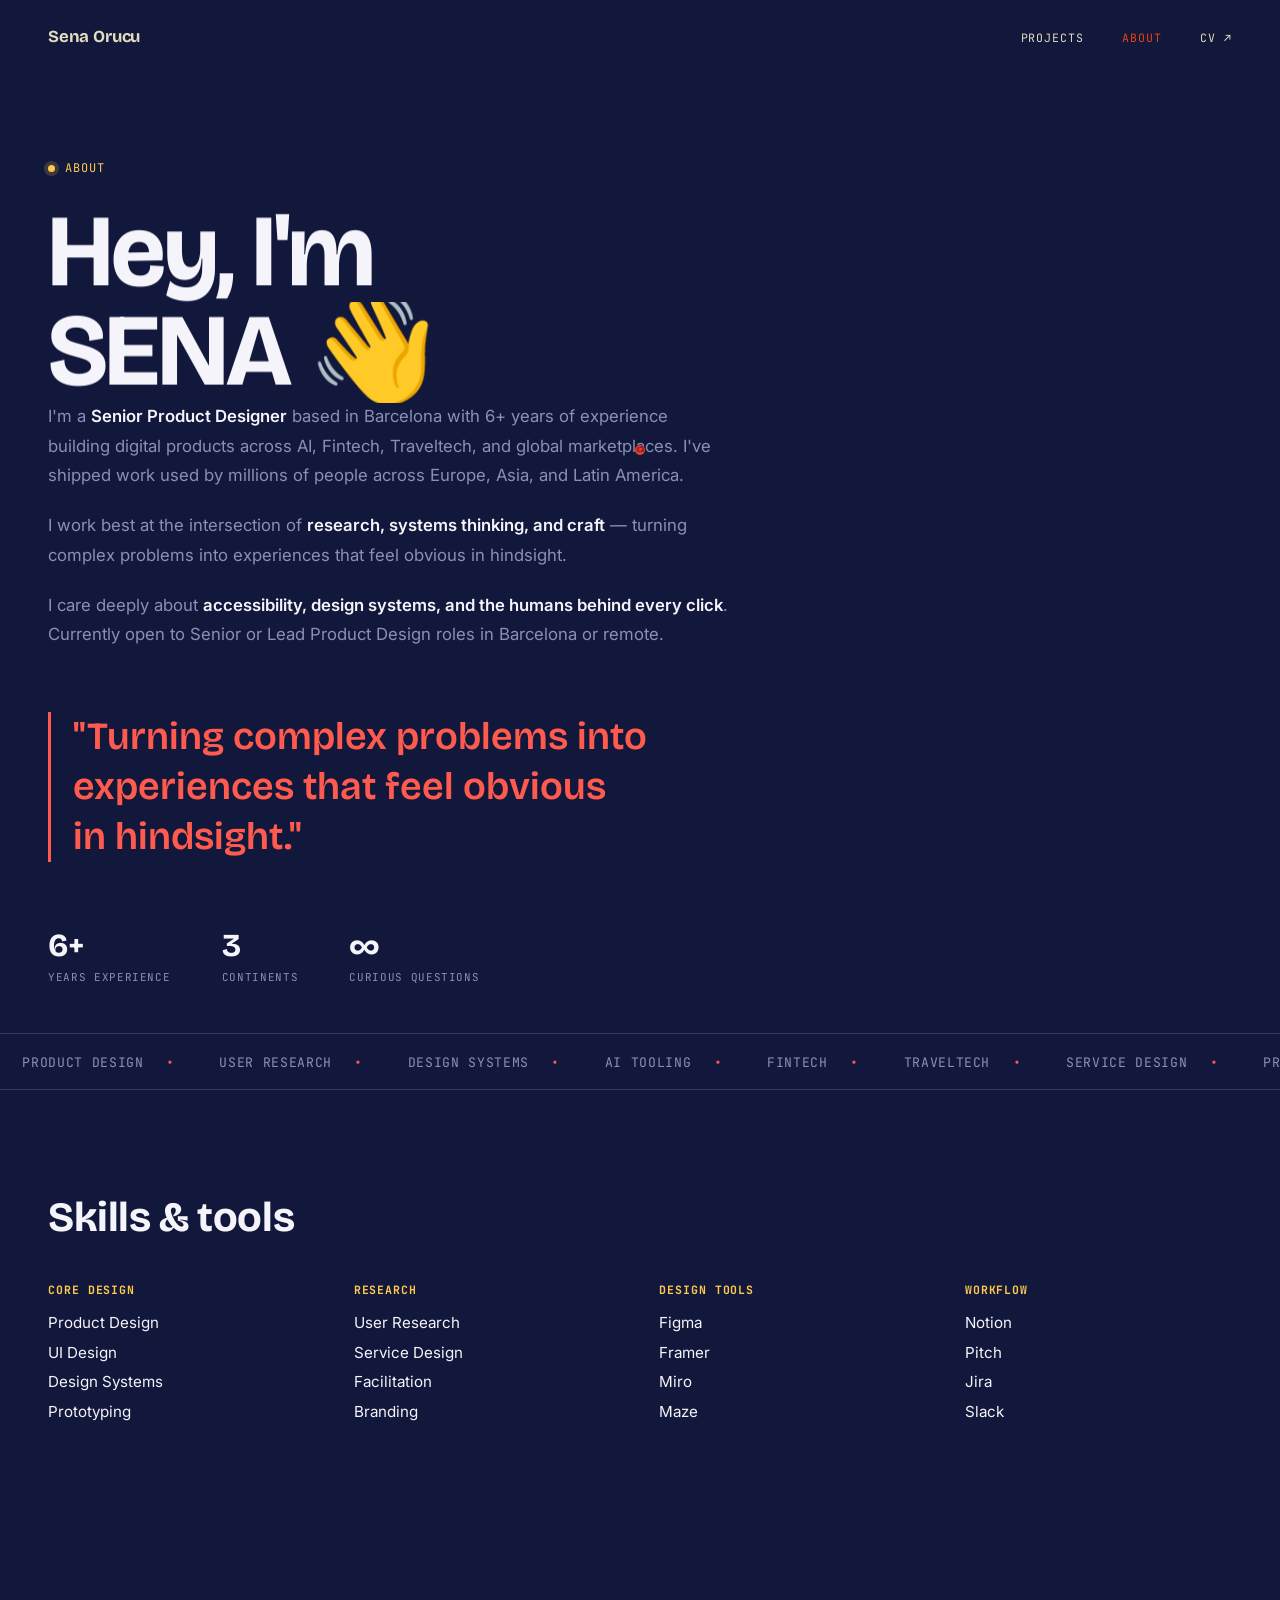
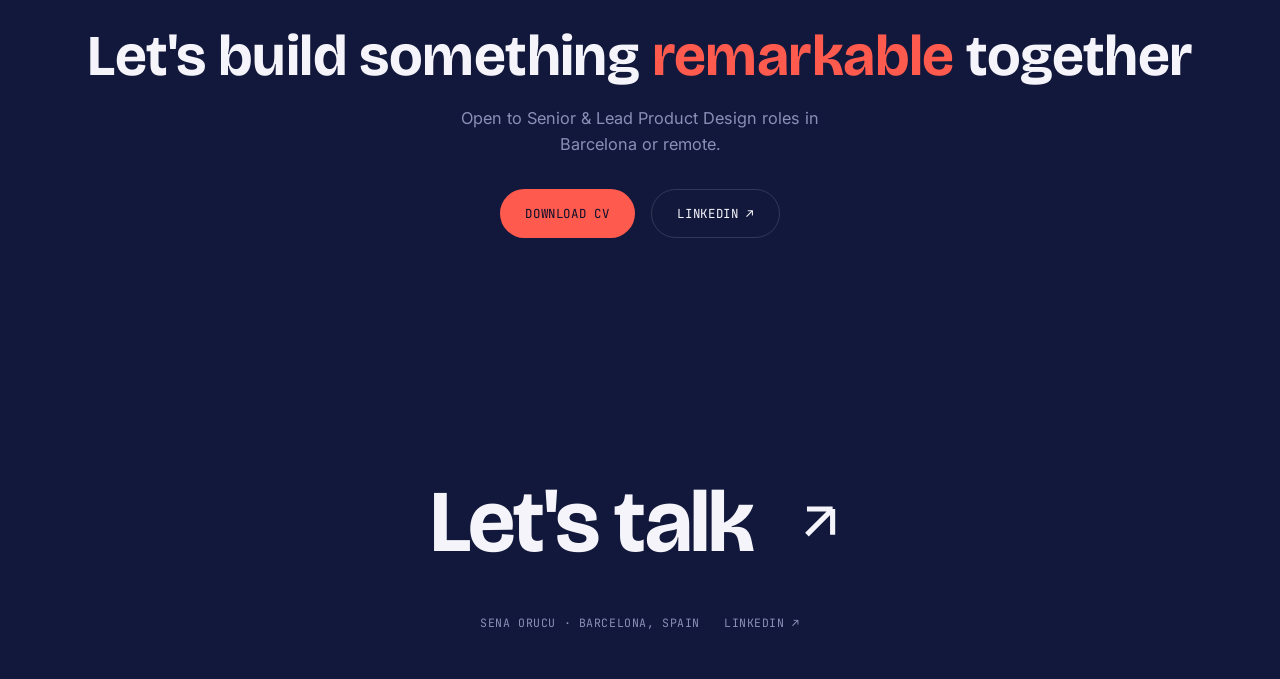
==== commit e53d49d7: "Add files via upload" ====
--- a/about.html
+++ b/about.html
@@ -1,359 +1,126 @@
 <!DOCTYPE html>
 <html lang="en">
 <head>
-  <meta charset="UTF-8" />
-  <meta name="viewport" content="width=device-width, initial-scale=1.0" />
-  <meta name="description" content="About Sena Orucu — Senior Product Designer based in Barcelona." />
-  <title>About — Sena Orucu</title>
-  <link rel="icon" href="favicon.svg" type="image/svg+xml" />
-  <link rel="icon" href="favicon.ico" sizes="any" />
-  <link rel="icon" type="image/png" sizes="32x32" href="favicon-32.png" />
-  <link rel="apple-touch-icon" href="apple-touch-icon.png" />
-  <link rel="stylesheet" href="styles.css" />
-  <style>
-    /* ── About hero ── */
-    .about-hero {
-      padding: 5rem 0 4rem;
-    }
-
-    .about-hero-grid {
-      display: grid;
-      grid-template-columns: 1fr 1fr;
-      gap: 5rem;
-      align-items: start;
-    }
-
-    .about-hero h1 {
-      font-family: var(--font-display);
-      font-size: clamp(3rem, 5.5vw, 5rem);
-      font-weight: 300;
-      letter-spacing: -0.01em;
-      line-height: 1.05;
-      margin-bottom: 2.5rem;
-    }
-
-    .about-hero h1 em {
-      font-style: italic;
-      color: var(--accent);
-    }
-
-    /* Pull quote */
-    .pull-quote {
-      font-family: var(--font-display);
-      font-size: clamp(1.2rem, 2.2vw, 1.6rem);
-      font-weight: 300;
-      font-style: italic;
-      line-height: 1.5;
-      color: var(--text);
-      border-left: 2px solid var(--accent);
-      padding-left: 1.5rem;
-      margin-bottom: 2.5rem;
-    }
-
-    .about-bio p {
-      font-size: 0.9375rem;
-      color: var(--secondary);
-      line-height: 1.85;
-      margin-bottom: 1.25rem;
-    }
-
-    .about-bio p:last-child { margin-bottom: 0; }
-    .about-bio strong { color: var(--text); font-weight: 500; }
-
-    /* ── Divider ── */
-    .about-divider {
-      height: 1px;
-      background: var(--border);
-      margin: 4.5rem 0;
-    }
-
-    /* ── Skills ── */
-    .skills-section { padding-top: 0; padding-bottom: 3rem; }
-
-    .skills-grid {
-      display: grid;
-      grid-template-columns: repeat(4, 1fr);
-      gap: 0;
-      border: 1px solid var(--border);
-      border-radius: 12px;
-      overflow: hidden;
-    }
-
-    .skills-col {
-      padding: 2rem 1.75rem;
-      border-right: 1px solid var(--border);
-    }
-
-    .skills-col:last-child { border-right: none; }
-
-    .skills-col h3 {
-      font-size: 0.6875rem;
-      font-weight: 500;
-      letter-spacing: 0.12em;
-      text-transform: uppercase;
-      color: var(--secondary);
-      margin-bottom: 1.25rem;
-      padding-bottom: 1rem;
-      border-bottom: 1px solid var(--border);
-    }
-
-    .skills-list { list-style: none; }
-
-    .skills-list li {
-      font-family: var(--font-display);
-      font-size: 1.05rem;
-      font-weight: 400;
-      color: var(--text);
-      padding: 0.45rem 0;
-      transition: color 0.2s, padding-left 0.2s var(--ease);
-      cursor: default;
-    }
-
-    .skills-list li:hover {
-      color: var(--accent);
-      padding-left: 0.4rem;
-    }
-
-    /* ── CTA section ── */
-    .about-cta-section {
-      padding: 1rem 0 5rem;
-    }
-
-    .cta-card {
-      background: var(--text);
-      color: #fff;
-      border-radius: 16px;
-      padding: 4rem;
-      display: grid;
-      grid-template-columns: 1fr auto;
-      gap: 3rem;
-      align-items: center;
-    }
-
-    .cta-card h2 {
-      font-family: var(--font-display);
-      font-size: clamp(1.75rem, 3.5vw, 3rem);
-      font-weight: 300;
-      letter-spacing: -0.01em;
-      line-height: 1.15;
-      margin-bottom: 0.75rem;
-    }
-
-    .cta-card h2 em {
-      font-style: italic;
-      color: var(--accent);
-    }
-
-    .cta-card p {
-      font-size: 0.9375rem;
-      opacity: 0.6;
-    }
-
-    .cta-actions {
-      display: flex;
-      flex-direction: column;
-      gap: 0.75rem;
-      flex-shrink: 0;
-    }
-
-    .btn-white {
-      background: #fff;
-      color: var(--text);
-      border: 1px solid #fff;
-    }
-
-    .btn-white:hover {
-      background: var(--surface);
-      transform: translateY(-2px);
-      box-shadow: 0 10px 28px rgba(0,0,0,0.3);
-    }
-
-    .btn-ghost {
-      background: transparent;
-      color: #fff;
-      border: 1px solid rgba(255,255,255,0.3);
-    }
-
-    .btn-ghost:hover {
-      background: rgba(255,255,255,0.1);
-      transform: translateY(-2px);
-    }
-
-    @media (max-width: 960px) {
-      .about-hero-grid { grid-template-columns: 1fr; gap: 3rem; }
-      .skills-grid { grid-template-columns: repeat(2, 1fr); }
-      .skills-col:nth-child(2) { border-right: none; }
-      .skills-col:nth-child(3) { border-top: 1px solid var(--border); }
-      .skills-col:nth-child(4) { border-top: 1px solid var(--border); border-right: none; }
-      .cta-card { grid-template-columns: 1fr; gap: 2rem; }
-      .cta-actions { flex-direction: row; }
-    }
-
-    @media (max-width: 580px) {
-      .about-hero { padding: 3.5rem 0 3rem; }
-      .skills-grid { grid-template-columns: 1fr; }
-      .skills-col { border-right: none; border-top: 1px solid var(--border); }
-      .skills-col:first-child { border-top: none; }
-      .cta-card { padding: 2.5rem 1.75rem; }
-      .cta-actions { flex-direction: column; }
-    }
-  </style>
+<meta charset="UTF-8">
+<meta name="viewport" content="width=device-width, initial-scale=1.0">
+<title>About — Sena Orucu</title>
+<meta name="description" content="About Sena Orucu — Senior Product Designer based in Barcelona.">
+<link rel="preconnect" href="https://fonts.googleapis.com">
+<link rel="preconnect" href="https://fonts.gstatic.com" crossorigin>
+<link href="https://fonts.googleapis.com/css2?family=Bricolage+Grotesque:opsz,wght@12..96,400..800&family=Inter:wght@400;500;600&family=JetBrains+Mono:wght@400;500&display=swap" rel="stylesheet">
+<link rel="stylesheet" href="/style.css">
 </head>
 <body>
 
+<div class="cursor" id="cursor"></div>
+<div class="cursor-label" id="cursorLabel"></div>
+
+<header>
+  <a href="/index.html" class="logo magnetic">Sena Orucu</a>
   <nav>
-    <div class="nav-inner">
-      <a href="index.html" class="nav-logo">Sena Orucu</a>
-      <ul class="nav-links">
-        <li><a href="projects.html">Projects</a></li>
-        <li><a href="about.html">About</a></li>
-        <li><a href="Sena_Orucu_CV.pdf" target="_blank" class="cv-link">CV</a></li>
-      </ul>
-      <button class="hamburger" aria-label="Toggle menu">
-        <span></span><span></span><span></span>
-      </button>
-    </div>
+    <ul>
+      <li><a href="/projects.html" class="magnetic">Projects</a></li>
+      <li><a href="/about.html" class="magnetic active">About</a></li>
+      <li><a href="/Sena_Orucu_CV.pdf" class="magnetic">CV ↗</a></li>
+    </ul>
   </nav>
+</header>
 
-  <div class="mobile-menu">
-    <a href="projects.html">Projects</a>
-    <a href="about.html">About</a>
-    <a href="Sena_Orucu_CV.pdf" target="_blank">CV ↗</a>
+<section class="hero compact">
+  <p class="hero-eyebrow"><span class="dot"></span> About</p>
+  <div class="headline-wrap" id="headlineWrap">
+    <h1>
+      <span class="line"><b>Hey, I'm</b></span>
+      <span class="line"><b>SENA 👋</b></span>
+    </h1>
   </div>
 
-  <main>
-    <section class="about-hero">
-      <div class="container">
-        <p class="section-label fade-up"><span class="accent-line"></span>About</p>
-        <div class="about-hero-grid">
+  <div class="about-bio reveal">
+    <p>I'm a <strong>Senior Product Designer</strong> based in Barcelona with 6+ years of experience building digital products across AI, Fintech, Traveltech, and global marketplaces. I've shipped work used by millions of people across Europe, Asia, and Latin America.</p>
+    <p>I work best at the intersection of <strong>research, systems thinking, and craft</strong> — turning complex problems into experiences that feel obvious in hindsight.</p>
+    <p>I care deeply about <strong>accessibility, design systems, and the humans behind every click</strong>. Currently open to Senior or Lead Product Design roles in Barcelona or remote.</p>
+  </div>
 
-          <div>
-            <h1 class="fade-up delay-1">
-              Hey, I'm<br>Sena <em>👋</em>
-            </h1>
-            <div class="about-bio fade-up delay-2">
-              <p>
-                I'm a <strong>Senior Product Designer</strong> based in Barcelona with 6+ years of experience building digital products across AI, Fintech, Traveltech, and global marketplaces. I've shipped work used by millions of people across Europe, Asia, and Latin America.
-              </p>
-              <p>
-                I work best at the intersection of <strong>research, systems thinking, and craft</strong> — turning complex, ambiguous problems into experiences that feel obvious in hindsight.
-              </p>
-              <p>
-                I care deeply about <strong>accessibility, design systems, and the humans behind every click</strong>. Currently open to Senior or Lead Product Design roles in Barcelona or remote.
-              </p>
-            </div>
-          </div>
+  <blockquote class="pull-quote reveal">"Turning complex problems into experiences that feel obvious in hindsight."</blockquote>
 
-          <div class="fade-up delay-2">
-            <blockquote class="pull-quote">
-              "Turning complex problems into experiences that feel obvious in hindsight."
-            </blockquote>
-            <div class="hero-stats" style="display:flex; gap:2rem; padding-top:2rem; border-top:1px solid var(--border);">
-              <div>
-                <div style="font-family:var(--font-display);font-size:2.5rem;font-weight:300;letter-spacing:-0.02em;line-height:1;">6+</div>
-                <div style="font-size:0.75rem;color:var(--secondary);letter-spacing:0.05em;margin-top:0.25rem;">Years experience</div>
-              </div>
-              <div>
-                <div style="font-family:var(--font-display);font-size:2.5rem;font-weight:300;letter-spacing:-0.02em;line-height:1;">3</div>
-                <div style="font-size:0.75rem;color:var(--secondary);letter-spacing:0.05em;margin-top:0.25rem;">Continents</div>
-              </div>
-              <div>
-                <div style="font-family:var(--font-display);font-size:2.5rem;font-weight:300;letter-spacing:-0.02em;line-height:1;">∞</div>
-                <div style="font-size:0.75rem;color:var(--secondary);letter-spacing:0.05em;margin-top:0.25rem;">Curious questions</div>
-              </div>
-            </div>
-          </div>
+  <div class="hero-meta">
+    <div class="stat"><b>6+</b><span>Years experience</span></div>
+    <div class="stat"><b>3</b><span>Continents</span></div>
+    <div class="stat"><b>∞</b><span>Curious questions</span></div>
+  </div>
+</section>
 
-        </div>
+<div class="marquee">
+  <div class="marquee-track">
+    <span>Product Design</span><span>User Research</span><span>Design Systems</span><span>AI Tooling</span><span>Fintech</span><span>Traveltech</span><span>Service Design</span><span>Prototyping</span><span>Figma</span><span>Facilitation</span>
+    <span>Product Design</span><span>User Research</span><span>Design Systems</span><span>AI Tooling</span><span>Fintech</span><span>Traveltech</span><span>Service Design</span><span>Prototyping</span><span>Figma</span><span>Facilitation</span>
+  </div>
+</div>
 
-        <div class="about-divider fade-up delay-3"></div>
-      </div>
-    </section>
+<section id="skills">
+  <div class="section-head reveal">
+    <h2>Skills &amp; tools</h2>
+  </div>
+  <div class="skills-grid">
+    <div class="skill-col reveal">
+      <h4>Core Design</h4>
+      <ul>
+        <li>Product Design</li>
+        <li>UI Design</li>
+        <li>Design Systems</li>
+        <li>Prototyping</li>
+      </ul>
+    </div>
+    <div class="skill-col reveal">
+      <h4>Research</h4>
+      <ul>
+        <li>User Research</li>
+        <li>Service Design</li>
+        <li>Facilitation</li>
+        <li>Branding</li>
+      </ul>
+    </div>
+    <div class="skill-col reveal">
+      <h4>Design Tools</h4>
+      <ul>
+        <li>Figma</li>
+        <li>Framer</li>
+        <li>Miro</li>
+        <li>Maze</li>
+      </ul>
+    </div>
+    <div class="skill-col reveal">
+      <h4>Workflow</h4>
+      <ul>
+        <li>Notion</li>
+        <li>Pitch</li>
+        <li>Jira</li>
+        <li>Slack</li>
+      </ul>
+    </div>
+  </div>
+</section>
 
-    <!-- Skills & Tools -->
-    <section class="skills-section">
-      <div class="container">
-        <p class="section-label fade-up" style="margin-bottom:1.5rem;"><span class="accent-line"></span>Skills &amp; Tools</p>
-        <div class="skills-grid fade-up delay-1">
+<section class="cta-section reveal">
+  <h2 class="cta-heading">Let's build something <em>remarkable</em> together</h2>
+  <p class="hero-sub">Open to Senior &amp; Lead Product Design roles in Barcelona or remote.</p>
+  <div class="cta-buttons">
+    <a href="/Sena_Orucu_CV.pdf" class="btn primary magnetic" data-label="OPEN">Download CV</a>
+    <a href="https://www.linkedin.com/in/senaorucu/" target="_blank" rel="noopener" class="btn ghost magnetic" data-label="OPEN">LinkedIn ↗</a>
+  </div>
+</section>
 
-          <div class="skills-col">
-            <h3>Core Design</h3>
-            <ul class="skills-list">
-              <li>Product Design</li>
-              <li>UI Design</li>
-              <li>Design Systems</li>
-              <li>Prototyping</li>
-            </ul>
-          </div>
+<footer>
+  <a href="https://www.linkedin.com/in/senaorucu/" class="footer-cta magnetic" target="_blank" rel="noopener">
+    Let's talk
+    <svg viewBox="0 0 24 24" fill="none" stroke="currentColor" stroke-width="2"><path d="M7 17L17 7M17 7H7M17 7V17"/></svg>
+  </a>
+  <div class="footer-meta">
+    <span>Sena Orucu · Barcelona, Spain</span>
+    <a href="https://www.linkedin.com/in/senaorucu/" target="_blank" rel="noopener" class="magnetic">LinkedIn ↗</a>
+  </div>
+</footer>
 
-          <div class="skills-col">
-            <h3>Research</h3>
-            <ul class="skills-list">
-              <li>User Research</li>
-              <li>Service Design</li>
-              <li>Facilitation</li>
-              <li>Branding</li>
-            </ul>
-          </div>
-
-          <div class="skills-col">
-            <h3>Design Tools</h3>
-            <ul class="skills-list">
-              <li>Figma</li>
-              <li>Framer</li>
-              <li>Miro</li>
-              <li>Maze</li>
-            </ul>
-          </div>
-
-          <div class="skills-col">
-            <h3>Workflow</h3>
-            <ul class="skills-list">
-              <li>Notion</li>
-              <li>Pitch</li>
-              <li>Jira</li>
-              <li>Slack</li>
-            </ul>
-          </div>
-
-        </div>
-      </div>
-    </section>
-
-    <!-- CTA -->
-    <section class="about-cta-section">
-      <div class="container">
-        <div class="cta-card fade-up">
-          <div>
-            <h2>Let's build something<br><em>remarkable</em> together</h2>
-            <p>Open to Senior & Lead Product Design roles in Barcelona or remote.</p>
-          </div>
-          <div class="cta-actions">
-            <a href="Sena_Orucu_CV.pdf" target="_blank" class="btn btn-white">
-              Download CV
-              <svg width="13" height="13" viewBox="0 0 14 14" fill="none">
-                <path d="M7 1v9M3 7l4 4 4-4M2 13h10" stroke="currentColor" stroke-width="1.5" stroke-linecap="round" stroke-linejoin="round"/>
-              </svg>
-            </a>
-            <a href="https://www.linkedin.com/in/senaorucu/" target="_blank" class="btn btn-ghost">
-              LinkedIn ↗
-            </a>
-          </div>
-        </div>
-      </div>
-    </section>
-  </main>
-
-  <footer>
-    <div class="footer-inner">
-      <span class="footer-name">Sena Orucu · Barcelona, Spain</span>
-      <div class="footer-links">
-        <a href="https://www.linkedin.com/in/senaorucu/" target="_blank">LinkedIn ↗</a>
-      </div>
-    </div>
-  </footer>
-
-  <script src="main.js"></script>
-  <script data-goatcounter="https://senaorucu.goatcounter.com/count" async src="//gc.zgo.at/count.js"></script>
+<script src="/script.js"></script>
 </body>
 </html>
--- a/style.css
+++ b/style.css
@@ -0,0 +1,504 @@
+:root{
+  --ink:#12183b;
+  --ink-deep:#0b0f2a;
+  --paper:#f5f4fa;
+  --coral:#ff5a4e;
+  --gold:#ffc94d;
+  --muted:#8a8fb8;
+  --line: rgba(245,244,250,0.14);
+  --display: 'Bricolage Grotesque', sans-serif;
+  --body: 'Inter', sans-serif;
+  --mono: 'JetBrains Mono', monospace;
+  --ease: cubic-bezier(.16,.84,.24,1);
+}
+
+*{margin:0;padding:0;box-sizing:border-box;}
+
+html{scroll-behavior:smooth;}
+
+body{
+  background:var(--ink);
+  color:var(--paper);
+  font-family:var(--body);
+  overflow-x:hidden;
+  cursor:none;
+}
+
+::selection{background:var(--coral);color:var(--ink-deep);}
+
+a{color:inherit;text-decoration:none;}
+
+img{display:block;max-width:100%;}
+
+:focus-visible{outline:2px solid var(--gold);outline-offset:4px;}
+
+/* ---------- custom cursor ---------- */
+.cursor{
+  position:fixed;top:0;left:0;
+  width:10px;height:10px;
+  border-radius:50%;
+  background:var(--coral);
+  pointer-events:none;
+  z-index:999;
+  transform:translate(-50%,-50%);
+  transition:width .25s var(--ease), height .25s var(--ease), background .25s var(--ease);
+  mix-blend-mode:difference;
+}
+.cursor.grow{width:64px;height:64px;background:var(--paper);}
+.cursor-label{
+  position:fixed;top:0;left:0;
+  font-family:var(--mono);
+  font-size:.65rem;
+  letter-spacing:.08em;
+  color:var(--ink-deep);
+  pointer-events:none;
+  z-index:1000;
+  opacity:0;
+  transform:translate(-50%,-50%);
+  transition:opacity .2s var(--ease);
+}
+.cursor-label.show{opacity:1;}
+
+@media (hover:none), (pointer:coarse){
+  .cursor, .cursor-label{display:none;}
+  body{cursor:auto;}
+}
+
+/* ---------- nav ---------- */
+header{
+  position:fixed;top:0;left:0;right:0;
+  display:flex;justify-content:space-between;align-items:center;
+  padding:1.6rem clamp(1.25rem,4vw,3rem);
+  z-index:50;
+  mix-blend-mode:difference;
+  background:transparent;
+  backdrop-filter:none;
+  transition:background .35s var(--ease), backdrop-filter .35s var(--ease), padding .35s var(--ease), mix-blend-mode .01s;
+}
+header.scrolled{
+  mix-blend-mode:normal;
+  background:rgba(11,15,42,.72);
+  backdrop-filter:blur(14px);
+  -webkit-backdrop-filter:blur(14px);
+  border-bottom:1px solid var(--line);
+  padding-top:1.1rem;
+  padding-bottom:1.1rem;
+}
+.logo{
+  font-family:var(--display);
+  font-weight:700;
+  font-size:1.05rem;
+  letter-spacing:-.01em;
+}
+nav ul{list-style:none;display:flex;gap:clamp(1.25rem,3vw,2.5rem);}
+nav a{
+  font-family:var(--mono);
+  font-size:.72rem;
+  letter-spacing:.08em;
+  text-transform:uppercase;
+  display:inline-block;
+  transition:transform .2s var(--ease);
+}
+nav a.active{color:var(--coral);}
+@media (max-width:640px){
+  nav ul{gap:1rem;}
+  nav a{font-size:.62rem;}
+}
+
+/* ---------- hero ---------- */
+.hero{
+  position:relative;
+  min-height:100svh;
+  display:flex;
+  flex-direction:column;
+  justify-content:center;
+  padding:clamp(6rem,10vw,8rem) clamp(1.25rem,4vw,3rem) 4rem;
+  overflow:hidden;
+}
+.hero.compact{min-height:auto;padding-top:clamp(8rem,14vw,10rem);padding-bottom:3rem;}
+#grid-canvas{
+  position:absolute;
+  inset:0;
+  width:100%;height:100%;
+  z-index:0;
+  opacity:.55;
+}
+.hero-eyebrow{
+  position:relative;z-index:2;
+  font-family:var(--mono);
+  font-size:.75rem;
+  letter-spacing:.1em;
+  text-transform:uppercase;
+  color:var(--gold);
+  display:flex;align-items:center;gap:.6rem;
+  margin-bottom:1.6rem;
+}
+.hero-eyebrow .dot{
+  width:7px;height:7px;border-radius:50%;
+  background:var(--gold);
+  box-shadow:0 0 0 4px rgba(255,201,77,.18);
+}
+.headline-wrap{
+  position:relative;z-index:2;
+  perspective:900px;
+}
+h1{
+  font-family:var(--display);
+  font-weight:700;
+  font-size:clamp(2.6rem,8.4vw,6.4rem);
+  line-height:.98;
+  letter-spacing:-.02em;
+  max-width:16ch;
+  transform-style:preserve-3d;
+  will-change:transform;
+}
+h1 em{
+  font-style:normal;
+  color:var(--coral);
+}
+h1 span.line{display:block;overflow:hidden;}
+h1 span.line b{
+  display:block;
+  font-weight:inherit;
+  transform:translateY(110%);
+  animation:reveal .9s var(--ease) forwards;
+}
+h1 span.line:nth-child(1) b{animation-delay:.05s;}
+h1 span.line:nth-child(2) b{animation-delay:.15s;}
+h1 span.line:nth-child(3) b{animation-delay:.25s;}
+h1 span.line:nth-child(4) b{animation-delay:.35s;}
+@keyframes reveal{to{transform:translateY(0);}}
+
+.hero-sub{
+  position:relative;z-index:2;
+  max-width:38ch;
+  font-size:1.02rem;
+  line-height:1.6;
+  color:var(--muted);
+  margin:1.8rem 0 2.4rem;
+  opacity:0;
+  animation:fadeUp .8s var(--ease) forwards;
+  animation-delay:.55s;
+}
+@keyframes fadeUp{from{opacity:0;transform:translateY(14px);}to{opacity:1;transform:translateY(0);}}
+
+.hero-ctas{
+  position:relative;z-index:2;
+  display:flex;flex-wrap:wrap;gap:1rem;
+  opacity:0;
+  animation:fadeUp .8s var(--ease) forwards;
+  animation-delay:.7s;
+}
+.btn{
+  font-family:var(--mono);
+  font-size:.78rem;
+  letter-spacing:.05em;
+  text-transform:uppercase;
+  padding:.95rem 1.6rem;
+  border-radius:999px;
+  display:inline-flex;align-items:center;gap:.5rem;
+  transition:transform .3s var(--ease), background .3s var(--ease), color .3s var(--ease), border-color .3s var(--ease);
+}
+.btn.primary{background:var(--coral);color:var(--ink-deep);}
+.btn.primary:hover{background:var(--gold);}
+.btn.ghost{border:1px solid var(--line);}
+.btn.ghost:hover{border-color:var(--paper);}
+
+.hero-meta{
+  position:relative;z-index:2;
+  margin-top:3.5rem;
+  display:flex;flex-wrap:wrap;gap:clamp(1.5rem,4vw,3.5rem);
+  opacity:0;
+  animation:fadeUp .8s var(--ease) forwards;
+  animation-delay:.85s;
+}
+.stat b{
+  display:block;
+  font-family:var(--display);
+  font-size:2rem;
+  font-weight:700;
+}
+.stat span{
+  font-family:var(--mono);
+  font-size:.68rem;
+  letter-spacing:.06em;
+  text-transform:uppercase;
+  color:var(--muted);
+}
+
+/* ---------- marquee ---------- */
+.marquee{
+  border-top:1px solid var(--line);
+  border-bottom:1px solid var(--line);
+  padding:1.1rem 0;
+  overflow:hidden;
+  white-space:nowrap;
+}
+.marquee-track{
+  display:inline-flex;
+  animation:scroll 32s linear infinite;
+}
+.marquee-track span{
+  font-family:var(--mono);
+  font-size:.82rem;
+  letter-spacing:.05em;
+  text-transform:uppercase;
+  color:var(--muted);
+  padding:0 1.4rem;
+  display:inline-flex;align-items:center;gap:1.4rem;
+}
+.marquee-track span::after{content:'•';color:var(--coral);}
+@keyframes scroll{from{transform:translateX(0);}to{transform:translateX(-50%);}}
+
+/* ---------- section frame ---------- */
+section{padding:clamp(4rem,8vw,7rem) clamp(1.25rem,4vw,3rem);}
+.section-head{
+  display:flex;justify-content:space-between;align-items:flex-end;
+  gap:1rem;flex-wrap:wrap;
+  margin-bottom:2.5rem;
+}
+.section-head h2{
+  font-family:var(--display);
+  font-weight:700;
+  font-size:clamp(1.8rem,4vw,2.6rem);
+  letter-spacing:-.01em;
+}
+.section-head a{
+  font-family:var(--mono);
+  font-size:.75rem;
+  letter-spacing:.06em;
+  text-transform:uppercase;
+  color:var(--gold);
+  white-space:nowrap;
+  padding-bottom:2px;
+  border-bottom:1px solid var(--gold);
+}
+.reveal{opacity:0;transform:translateY(28px);transition:opacity .8s var(--ease), transform .8s var(--ease);}
+.reveal.in{opacity:1;transform:translateY(0);}
+
+/* ---------- work gallery (horizontal, homepage) ---------- */
+.gallery{
+  display:flex;
+  gap:1.25rem;
+  overflow-x:auto;
+  scroll-snap-type:x mandatory;
+  padding-bottom:1rem;
+  -webkit-overflow-scrolling:touch;
+  scrollbar-width:none;
+}
+.gallery::-webkit-scrollbar{display:none;}
+.work-card{
+  position:relative;
+  flex:0 0 clamp(280px,72vw,620px);
+  scroll-snap-align:start;
+  border-radius:18px;
+  overflow:hidden;
+  aspect-ratio:4/5;
+  background:var(--ink-deep);
+}
+.work-card img{
+  width:100%;height:100%;object-fit:cover;
+  transition:transform .7s var(--ease);
+}
+.work-card:hover img{transform:scale(1.06);}
+.work-overlay{
+  position:absolute;inset:0;
+  display:flex;flex-direction:column;justify-content:flex-end;
+  padding:1.75rem;
+  background:linear-gradient(to top, rgba(11,15,42,.92) 0%, rgba(11,15,42,.35) 45%, transparent 75%);
+}
+.work-tag{
+  font-family:var(--mono);
+  font-size:.68rem;
+  letter-spacing:.08em;
+  text-transform:uppercase;
+  color:var(--gold);
+  margin-bottom:.6rem;
+}
+.work-overlay h3{
+  font-family:var(--display);
+  font-weight:700;
+  font-size:clamp(1.4rem,3vw,1.9rem);
+  margin-bottom:.5rem;
+}
+.work-overlay p{
+  color:var(--muted);
+  font-size:.92rem;
+  line-height:1.5;
+  max-width:42ch;
+}
+.work-card.more{
+  display:flex;align-items:center;justify-content:center;
+  border:1px solid var(--line);
+  background:transparent;
+}
+.work-card.more .btn{position:relative;}
+
+/* ---------- project grid (projects page) ---------- */
+.project-grid{
+  display:grid;
+  grid-template-columns:repeat(2, 1fr);
+  gap:clamp(1.25rem,3vw,2rem);
+}
+@media (max-width:820px){
+  .project-grid{grid-template-columns:1fr;}
+}
+.project-card{
+  position:relative;
+  border-radius:18px;
+  overflow:hidden;
+  background:var(--ink-deep);
+  border:1px solid var(--line);
+}
+.project-card .thumb{
+  aspect-ratio:16/11;
+  overflow:hidden;
+  background:var(--ink-deep);
+}
+.project-card .thumb img{
+  width:100%;height:100%;object-fit:cover;
+  transition:transform .7s var(--ease);
+}
+.project-card:hover .thumb img{transform:scale(1.05);}
+.project-card .body{padding:1.75rem;}
+.project-card .work-tag{margin-bottom:.75rem;}
+.project-card h3{
+  font-family:var(--display);
+  font-weight:700;
+  font-size:clamp(1.25rem,2.4vw,1.55rem);
+  margin-bottom:.6rem;
+  letter-spacing:-.005em;
+}
+.project-card p{
+  color:var(--muted);
+  font-size:.92rem;
+  line-height:1.55;
+  margin-bottom:1.3rem;
+}
+.project-card .card-link{
+  font-family:var(--mono);
+  font-size:.72rem;
+  letter-spacing:.06em;
+  text-transform:uppercase;
+  color:var(--gold);
+  display:inline-flex;align-items:center;gap:.4rem;
+  padding-bottom:2px;
+  border-bottom:1px solid var(--gold);
+}
+.project-card.wide{grid-column:1 / -1;}
+@media (max-width:820px){.project-card.wide{grid-column:auto;}}
+
+/* ---------- about ---------- */
+.about{
+  display:grid;
+  grid-template-columns:1.1fr .9fr;
+  gap:clamp(2rem,5vw,4rem);
+  align-items:start;
+}
+@media (max-width:820px){.about{grid-template-columns:1fr;}}
+.about-lead{
+  font-family:var(--display);
+  font-weight:600;
+  font-size:clamp(1.4rem,2.6vw,1.9rem);
+  line-height:1.35;
+  letter-spacing:-.005em;
+}
+.about-lead .hl{color:var(--coral);}
+.about-note{
+  margin-top:1.6rem;
+  padding-top:1.6rem;
+  border-top:1px solid var(--line);
+  font-family:var(--mono);
+  font-size:.85rem;
+  line-height:1.7;
+  color:var(--muted);
+}
+.about-note b{color:var(--paper);font-weight:500;}
+.tag-cloud{display:flex;flex-wrap:wrap;gap:.6rem;}
+.tag-cloud span{
+  font-family:var(--mono);
+  font-size:.72rem;
+  letter-spacing:.04em;
+  padding:.55rem 1rem;
+  border:1px solid var(--line);
+  border-radius:999px;
+  color:var(--muted);
+}
+
+/* ---------- about page ---------- */
+.about-bio{max-width:62ch;font-size:1.05rem;line-height:1.75;color:var(--muted);}
+.about-bio p{margin-bottom:1.3rem;}
+.about-bio strong{color:var(--paper);font-weight:600;}
+.pull-quote{
+  font-family:var(--display);
+  font-weight:600;
+  font-size:clamp(1.5rem,3.4vw,2.4rem);
+  line-height:1.3;
+  color:var(--coral);
+  max-width:24ch;
+  margin:2.6rem 0 .5rem;
+  padding-left:1.4rem;
+  border-left:3px solid var(--coral);
+}
+.skills-grid{
+  display:grid;
+  grid-template-columns:repeat(4,1fr);
+  gap:clamp(1.5rem,3vw,2.5rem);
+}
+@media (max-width:820px){.skills-grid{grid-template-columns:repeat(2,1fr);}}
+.skill-col h4{
+  font-family:var(--mono);
+  font-size:.72rem;
+  letter-spacing:.08em;
+  text-transform:uppercase;
+  color:var(--gold);
+  margin-bottom:1rem;
+}
+.skill-col ul{list-style:none;display:flex;flex-direction:column;gap:.65rem;}
+.skill-col li{font-size:.95rem;color:var(--paper);}
+
+.cta-section{text-align:center;}
+.cta-heading{
+  font-family:var(--display);
+  font-weight:700;
+  font-size:clamp(2rem,6vw,3.6rem);
+  letter-spacing:-.01em;
+  line-height:1.1;
+  margin-bottom:1rem;
+}
+.cta-heading em{font-style:normal;color:var(--coral);}
+.cta-section .hero-sub{margin:0 auto 2rem;text-align:center;opacity:1;animation:none;}
+.cta-buttons{display:flex;justify-content:center;flex-wrap:wrap;gap:1rem;}
+
+/* ---------- footer ---------- */
+footer{
+  padding:clamp(4rem,10vw,8rem) clamp(1.25rem,4vw,3rem) 3rem;
+  text-align:center;
+}
+.footer-cta{
+  font-family:var(--display);
+  font-weight:700;
+  font-size:clamp(2.4rem,9vw,5.5rem);
+  letter-spacing:-.02em;
+  display:inline-flex;align-items:center;gap:.4em;
+  transition:transform .3s var(--ease), color .3s var(--ease);
+}
+.footer-cta:hover{color:var(--coral);}
+.footer-cta svg{width:.7em;height:.7em;transition:transform .3s var(--ease);}
+.footer-cta:hover svg{transform:rotate(45deg) scale(1.1);}
+.footer-meta{
+  margin-top:2.5rem;
+  display:flex;justify-content:center;gap:1.5rem;
+  font-family:var(--mono);
+  font-size:.72rem;
+  letter-spacing:.05em;
+  text-transform:uppercase;
+  color:var(--muted);
+}
+.footer-meta a{border-bottom:1px solid transparent;}
+.footer-meta a:hover{border-color:var(--muted);}
+
+@media (prefers-reduced-motion: reduce){
+  *{animation-duration:.01ms !important;animation-iteration-count:1 !important;transition-duration:.01ms !important;scroll-behavior:auto !important;}
+  #grid-canvas{display:none;}
+}
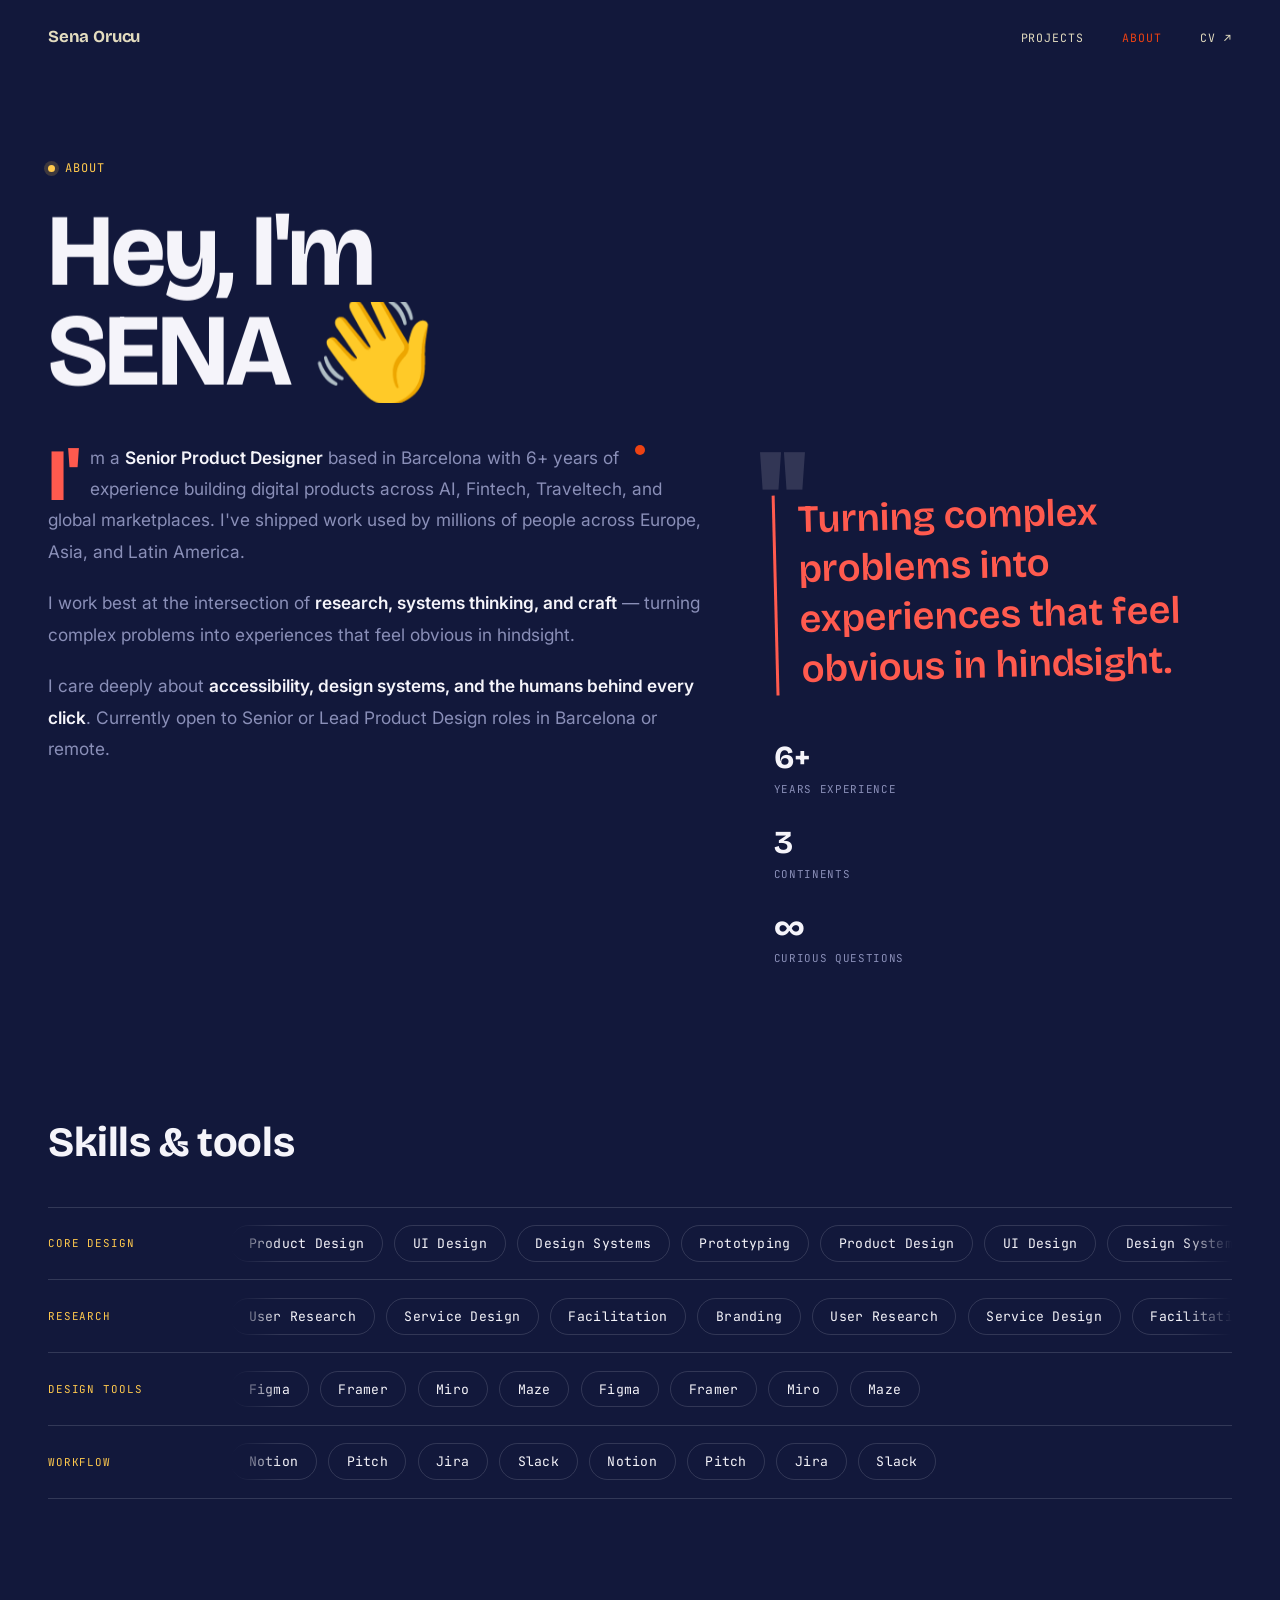
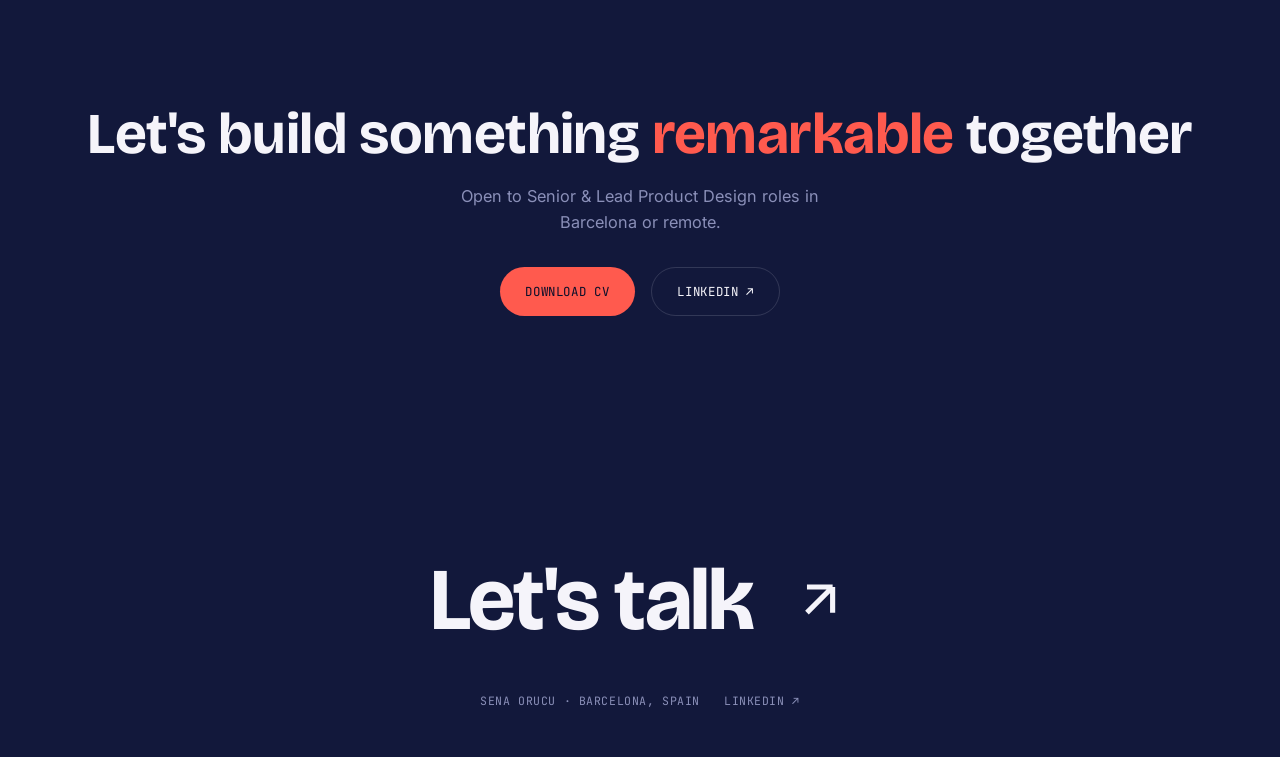
==== commit bba21b42: "Add files via upload" ====
--- a/about.html
+++ b/about.html
@@ -35,68 +35,66 @@
     </h1>
   </div>
 
-  <div class="about-bio reveal">
-    <p>I'm a <strong>Senior Product Designer</strong> based in Barcelona with 6+ years of experience building digital products across AI, Fintech, Traveltech, and global marketplaces. I've shipped work used by millions of people across Europe, Asia, and Latin America.</p>
-    <p>I work best at the intersection of <strong>research, systems thinking, and craft</strong> — turning complex problems into experiences that feel obvious in hindsight.</p>
-    <p>I care deeply about <strong>accessibility, design systems, and the humans behind every click</strong>. Currently open to Senior or Lead Product Design roles in Barcelona or remote.</p>
-  </div>
+  <div class="about-grid">
+    <div class="about-bio reveal">
+      <p>I'm a <strong>Senior Product Designer</strong> based in Barcelona with 6+ years of experience building digital products across AI, Fintech, Traveltech, and global marketplaces. I've shipped work used by millions of people across Europe, Asia, and Latin America.</p>
+      <p>I work best at the intersection of <strong>research, systems thinking, and craft</strong> — turning complex problems into experiences that feel obvious in hindsight.</p>
+      <p>I care deeply about <strong>accessibility, design systems, and the humans behind every click</strong>. Currently open to Senior or Lead Product Design roles in Barcelona or remote.</p>
+    </div>
 
-  <blockquote class="pull-quote reveal">"Turning complex problems into experiences that feel obvious in hindsight."</blockquote>
-
-  <div class="hero-meta">
-    <div class="stat"><b>6+</b><span>Years experience</span></div>
-    <div class="stat"><b>3</b><span>Continents</span></div>
-    <div class="stat"><b>∞</b><span>Curious questions</span></div>
+    <div class="about-side">
+      <div class="pull-quote-wrap reveal">
+        <blockquote class="pull-quote">Turning complex problems into experiences that feel obvious in hindsight.</blockquote>
+      </div>
+      <div class="hero-meta stats-stack reveal">
+        <div class="stat"><b>6+</b><span>Years experience</span></div>
+        <div class="stat"><b>3</b><span>Continents</span></div>
+        <div class="stat"><b>∞</b><span>Curious questions</span></div>
+      </div>
+    </div>
   </div>
 </section>
-
-<div class="marquee">
-  <div class="marquee-track">
-    <span>Product Design</span><span>User Research</span><span>Design Systems</span><span>AI Tooling</span><span>Fintech</span><span>Traveltech</span><span>Service Design</span><span>Prototyping</span><span>Figma</span><span>Facilitation</span>
-    <span>Product Design</span><span>User Research</span><span>Design Systems</span><span>AI Tooling</span><span>Fintech</span><span>Traveltech</span><span>Service Design</span><span>Prototyping</span><span>Figma</span><span>Facilitation</span>
-  </div>
-</div>
 
 <section id="skills">
   <div class="section-head reveal">
     <h2>Skills &amp; tools</h2>
   </div>
-  <div class="skills-grid">
-    <div class="skill-col reveal">
-      <h4>Core Design</h4>
-      <ul>
-        <li>Product Design</li>
-        <li>UI Design</li>
-        <li>Design Systems</li>
-        <li>Prototyping</li>
-      </ul>
+  <div class="skills-wrap">
+    <div class="skill-row reveal">
+      <span class="skill-row-label">Core Design</span>
+      <div class="skill-track-wrap">
+        <div class="skill-track">
+          <span>Product Design</span><span>UI Design</span><span>Design Systems</span><span>Prototyping</span>
+          <span>Product Design</span><span>UI Design</span><span>Design Systems</span><span>Prototyping</span>
+        </div>
+      </div>
     </div>
-    <div class="skill-col reveal">
-      <h4>Research</h4>
-      <ul>
-        <li>User Research</li>
-        <li>Service Design</li>
-        <li>Facilitation</li>
-        <li>Branding</li>
-      </ul>
+    <div class="skill-row reveal">
+      <span class="skill-row-label">Research</span>
+      <div class="skill-track-wrap">
+        <div class="skill-track reverse">
+          <span>User Research</span><span>Service Design</span><span>Facilitation</span><span>Branding</span>
+          <span>User Research</span><span>Service Design</span><span>Facilitation</span><span>Branding</span>
+        </div>
+      </div>
     </div>
-    <div class="skill-col reveal">
-      <h4>Design Tools</h4>
-      <ul>
-        <li>Figma</li>
-        <li>Framer</li>
-        <li>Miro</li>
-        <li>Maze</li>
-      </ul>
+    <div class="skill-row reveal">
+      <span class="skill-row-label">Design Tools</span>
+      <div class="skill-track-wrap">
+        <div class="skill-track">
+          <span>Figma</span><span>Framer</span><span>Miro</span><span>Maze</span>
+          <span>Figma</span><span>Framer</span><span>Miro</span><span>Maze</span>
+        </div>
+      </div>
     </div>
-    <div class="skill-col reveal">
-      <h4>Workflow</h4>
-      <ul>
-        <li>Notion</li>
-        <li>Pitch</li>
-        <li>Jira</li>
-        <li>Slack</li>
-      </ul>
+    <div class="skill-row reveal">
+      <span class="skill-row-label">Workflow</span>
+      <div class="skill-track-wrap">
+        <div class="skill-track reverse">
+          <span>Notion</span><span>Pitch</span><span>Jira</span><span>Slack</span>
+          <span>Notion</span><span>Pitch</span><span>Jira</span><span>Slack</span>
+        </div>
+      </div>
     </div>
   </div>
 </section>
--- a/style.css
+++ b/style.css
@@ -337,10 +337,13 @@
 /* ---------- project grid (projects page) ---------- */
 .project-grid{
   display:grid;
-  grid-template-columns:repeat(2, 1fr);
-  gap:clamp(1.25rem,3vw,2rem);
-}
-@media (max-width:820px){
+  grid-template-columns:repeat(3, 1fr);
+  gap:clamp(1.25rem,2.4vw,1.75rem);
+}
+@media (max-width:1000px){
+  .project-grid{grid-template-columns:repeat(2, 1fr);}
+}
+@media (max-width:640px){
   .project-grid{grid-template-columns:1fr;}
 }
 .project-card{
@@ -385,8 +388,22 @@
   padding-bottom:2px;
   border-bottom:1px solid var(--gold);
 }
-.project-card.wide{grid-column:1 / -1;}
-@media (max-width:820px){.project-card.wide{grid-column:auto;}}
+
+.project-card.coming-soon{border-style:dashed;opacity:.85;}
+.project-card.coming-soon .thumb.placeholder{
+  display:flex;align-items:center;justify-content:center;
+  background:repeating-linear-gradient(135deg, rgba(245,244,250,.04) 0 10px, transparent 10px 20px);
+}
+.project-card.coming-soon .thumb.placeholder span{
+  font-family:var(--mono);
+  font-size:.75rem;
+  letter-spacing:.08em;
+  text-transform:uppercase;
+  color:var(--muted);
+  border:1px solid var(--line);
+  padding:.5rem 1rem;
+  border-radius:999px;
+}
 
 /* ---------- about ---------- */
 .about{
@@ -426,36 +443,95 @@
 }
 
 /* ---------- about page ---------- */
-.about-bio{max-width:62ch;font-size:1.05rem;line-height:1.75;color:var(--muted);}
+.about-bio{max-width:64ch;font-size:1.08rem;line-height:1.8;color:var(--muted);}
 .about-bio p{margin-bottom:1.3rem;}
 .about-bio strong{color:var(--paper);font-weight:600;}
+.about-bio p:first-of-type::first-letter{
+  font-family:var(--display);
+  font-weight:800;
+  font-size:4.6rem;
+  line-height:.75;
+  float:left;
+  color:var(--coral);
+  padding-right:.6rem;
+  margin-top:.4rem;
+}
+
+.pull-quote-wrap{position:relative;margin:3rem 0 .5rem;}
+.pull-quote-wrap::before{
+  content:'"';
+  position:absolute;
+  top:-3.5rem;left:-1rem;
+  font-family:var(--display);
+  font-size:9rem;
+  font-weight:800;
+  color:var(--line);
+  z-index:0;
+  line-height:1;
+}
 .pull-quote{
+  position:relative;z-index:1;
   font-family:var(--display);
   font-weight:600;
   font-size:clamp(1.5rem,3.4vw,2.4rem);
   line-height:1.3;
   color:var(--coral);
-  max-width:24ch;
-  margin:2.6rem 0 .5rem;
+  max-width:26ch;
+  transform:rotate(-1.4deg);
   padding-left:1.4rem;
   border-left:3px solid var(--coral);
 }
-.skills-grid{
+
+.about-grid{
   display:grid;
-  grid-template-columns:repeat(4,1fr);
-  gap:clamp(1.5rem,3vw,2.5rem);
-}
-@media (max-width:820px){.skills-grid{grid-template-columns:repeat(2,1fr);}}
-.skill-col h4{
-  font-family:var(--mono);
-  font-size:.72rem;
+  grid-template-columns:1.3fr .9fr;
+  gap:clamp(2.5rem,5vw,4.5rem);
+  align-items:start;
+  margin-top:2.5rem;
+}
+@media (max-width:900px){.about-grid{grid-template-columns:1fr;}}
+.about-side{display:flex;flex-direction:column;gap:2.5rem;}
+.stats-stack{
+  flex-direction:column;align-items:flex-start;
+  gap:1.6rem;margin-top:0;
+  opacity:1;animation:none;
+}
+
+.skills-wrap{display:flex;flex-direction:column;}
+.skill-row{
+  display:flex;align-items:center;gap:clamp(1rem,3vw,2rem);
+  padding:1.1rem 0;
+  border-bottom:1px solid var(--line);
+}
+.skill-row:first-child{border-top:1px solid var(--line);}
+.skill-row-label{
+  flex:0 0 auto;
+  width:clamp(84px,12vw,150px);
+  font-family:var(--mono);
+  font-size:.68rem;
   letter-spacing:.08em;
   text-transform:uppercase;
   color:var(--gold);
-  margin-bottom:1rem;
-}
-.skill-col ul{list-style:none;display:flex;flex-direction:column;gap:.65rem;}
-.skill-col li{font-size:.95rem;color:var(--paper);}
+}
+.skill-track-wrap{flex:1;overflow:hidden;-webkit-mask-image:linear-gradient(to right, transparent 0, #000 5%, #000 95%, transparent 100%);mask-image:linear-gradient(to right, transparent 0, #000 5%, #000 95%, transparent 100%);}
+.skill-track{
+  display:inline-flex;gap:.7rem;
+  animation:scroll 26s linear infinite;
+}
+.skill-track.reverse{animation-direction:reverse;animation-duration:32s;}
+.skill-track span{
+  font-family:var(--mono);
+  font-size:.82rem;
+  letter-spacing:.02em;
+  padding:.55rem 1.1rem;
+  border:1px solid var(--line);
+  border-radius:999px;
+  white-space:nowrap;
+  color:var(--paper);
+  transition:border-color .25s var(--ease), color .25s var(--ease);
+}
+.skill-track:hover span{}
+.skill-track span:hover{border-color:var(--coral);color:var(--coral);}
 
 .cta-section{text-align:center;}
 .cta-heading{
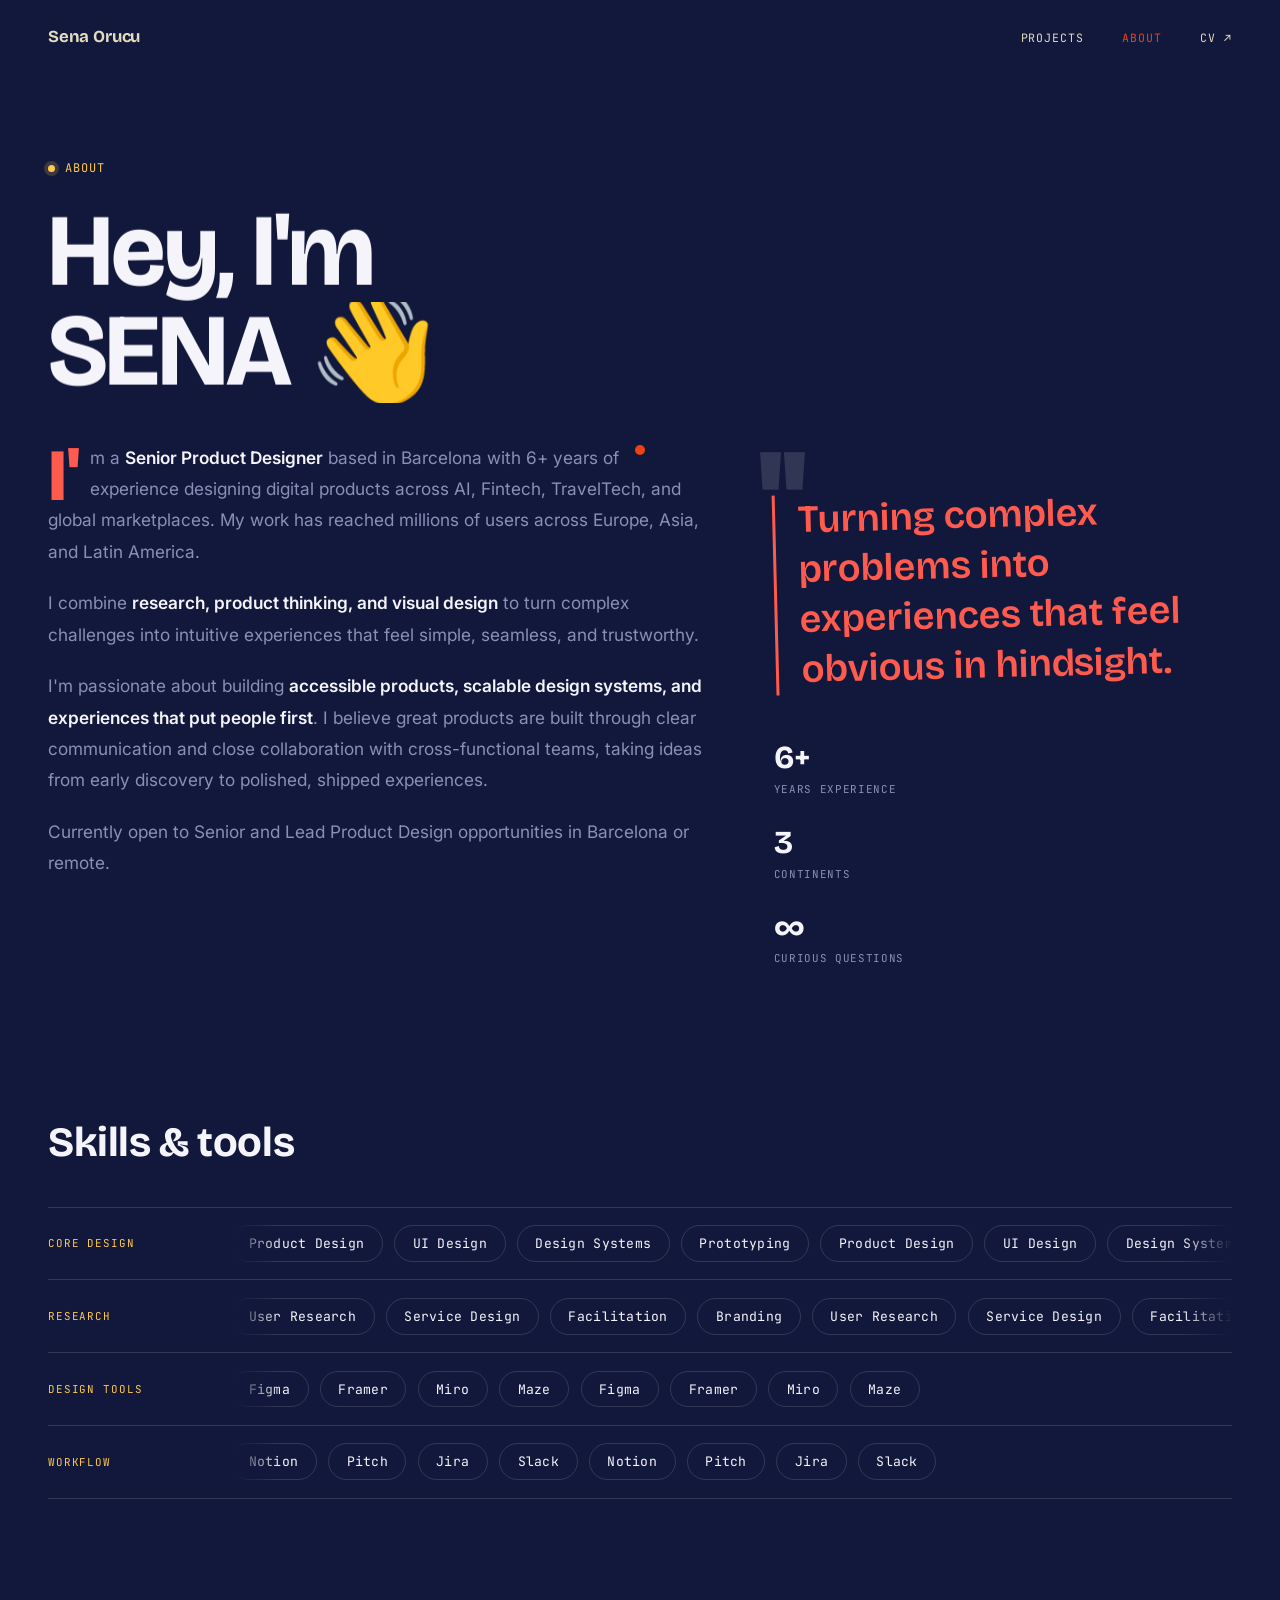
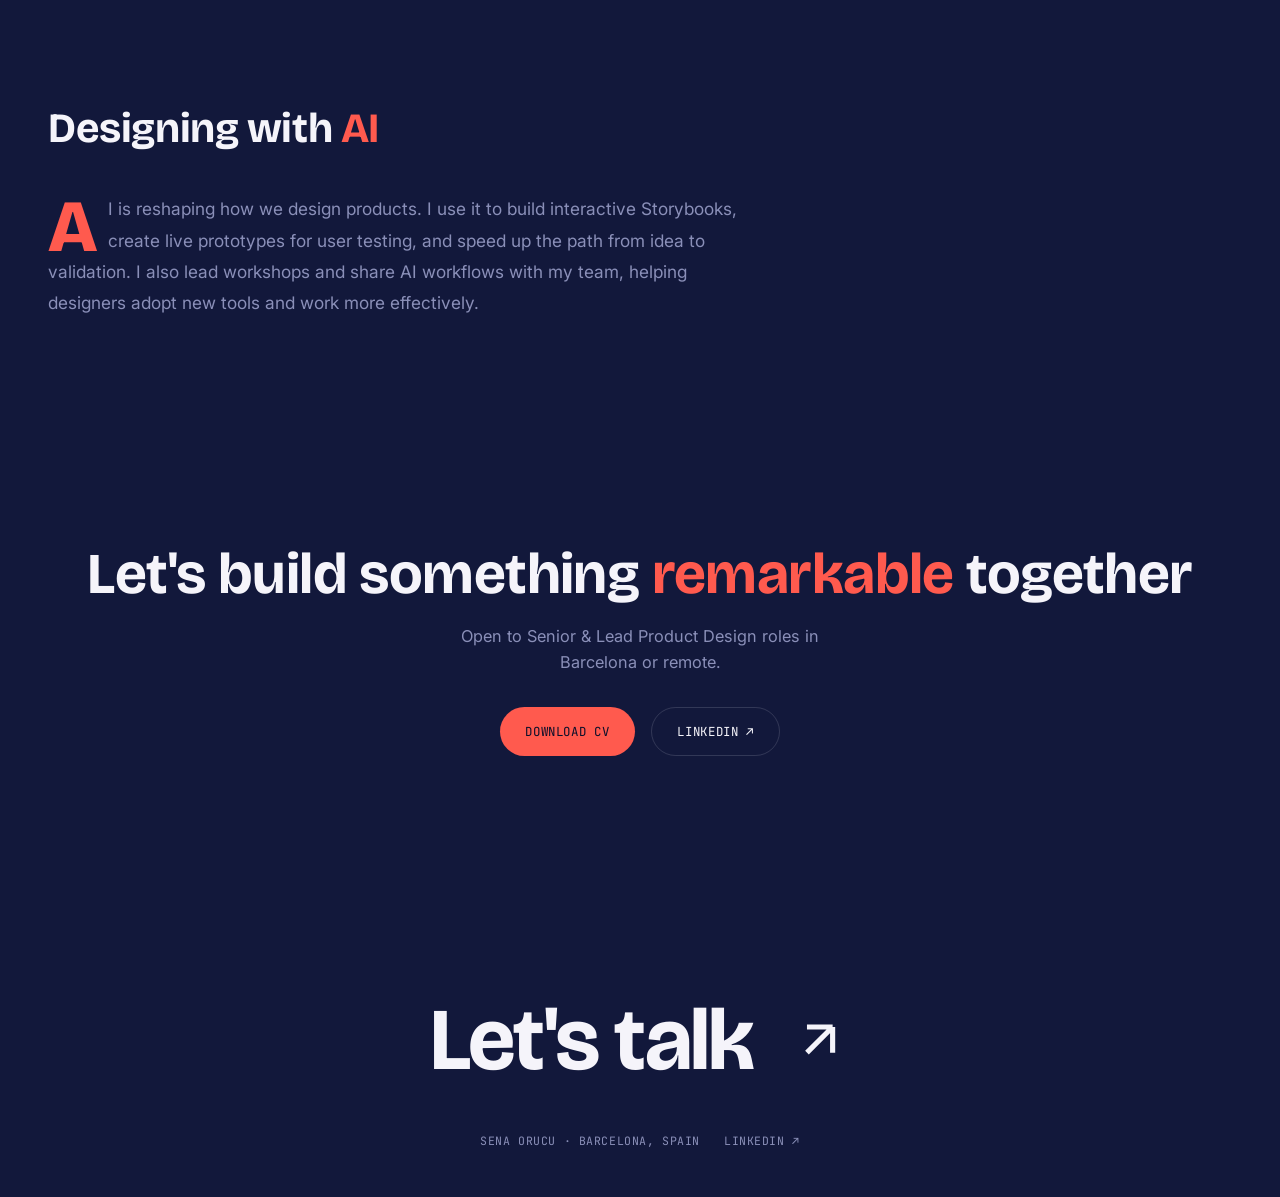
==== commit 44dcd131: "Add files via upload" ====
--- a/about.html
+++ b/about.html
@@ -37,9 +37,10 @@
 
   <div class="about-grid">
     <div class="about-bio reveal">
-      <p>I'm a <strong>Senior Product Designer</strong> based in Barcelona with 6+ years of experience building digital products across AI, Fintech, Traveltech, and global marketplaces. I've shipped work used by millions of people across Europe, Asia, and Latin America.</p>
-      <p>I work best at the intersection of <strong>research, systems thinking, and craft</strong> — turning complex problems into experiences that feel obvious in hindsight.</p>
-      <p>I care deeply about <strong>accessibility, design systems, and the humans behind every click</strong>. Currently open to Senior or Lead Product Design roles in Barcelona or remote.</p>
+      <p>I'm a <strong>Senior Product Designer</strong> based in Barcelona with 6+ years of experience designing digital products across AI, Fintech, TravelTech, and global marketplaces. My work has reached millions of users across Europe, Asia, and Latin America.</p>
+      <p>I combine <strong>research, product thinking, and visual design</strong> to turn complex challenges into intuitive experiences that feel simple, seamless, and trustworthy.</p>
+      <p>I'm passionate about building <strong>accessible products, scalable design systems, and experiences that put people first</strong>. I believe great products are built through clear communication and close collaboration with cross-functional teams, taking ideas from early discovery to polished, shipped experiences.</p>
+      <p>Currently open to Senior and Lead Product Design opportunities in Barcelona or remote.</p>
     </div>
 
     <div class="about-side">
@@ -99,6 +100,15 @@
   </div>
 </section>
 
+<section id="designing-with-ai">
+  <div class="section-head reveal">
+    <h2>Designing with <span class="accent">AI</span></h2>
+  </div>
+  <div class="about-bio reveal">
+    <p>AI is reshaping how we design products. I use it to build interactive Storybooks, create live prototypes for user testing, and speed up the path from idea to validation. I also lead workshops and share AI workflows with my team, helping designers adopt new tools and work more effectively.</p>
+  </div>
+</section>
+
 <section class="cta-section reveal">
   <h2 class="cta-heading">Let's build something <em>remarkable</em> together</h2>
   <p class="hero-sub">Open to Senior &amp; Lead Product Design roles in Barcelona or remote.</p>
--- a/style.css
+++ b/style.css
@@ -338,23 +338,20 @@
 .project-grid{
   display:grid;
   grid-template-columns:repeat(3, 1fr);
-  gap:clamp(1.25rem,2.4vw,1.75rem);
-}
-@media (max-width:1000px){
-  .project-grid{grid-template-columns:repeat(2, 1fr);}
-}
-@media (max-width:640px){
+  gap:clamp(1rem,2vw,1.5rem);
+}
+@media (max-width:760px){
   .project-grid{grid-template-columns:1fr;}
 }
 .project-card{
   position:relative;
-  border-radius:18px;
+  border-radius:16px;
   overflow:hidden;
   background:var(--ink-deep);
   border:1px solid var(--line);
 }
 .project-card .thumb{
-  aspect-ratio:16/11;
+  aspect-ratio:4/3;
   overflow:hidden;
   background:var(--ink-deep);
 }
@@ -363,20 +360,20 @@
   transition:transform .7s var(--ease);
 }
 .project-card:hover .thumb img{transform:scale(1.05);}
-.project-card .body{padding:1.75rem;}
-.project-card .work-tag{margin-bottom:.75rem;}
+.project-card .body{padding:1.3rem;}
+.project-card .work-tag{margin-bottom:.6rem;font-size:.64rem;}
 .project-card h3{
   font-family:var(--display);
   font-weight:700;
-  font-size:clamp(1.25rem,2.4vw,1.55rem);
-  margin-bottom:.6rem;
+  font-size:clamp(1.05rem,1.8vw,1.25rem);
+  margin-bottom:.5rem;
   letter-spacing:-.005em;
 }
 .project-card p{
   color:var(--muted);
-  font-size:.92rem;
-  line-height:1.55;
-  margin-bottom:1.3rem;
+  font-size:.85rem;
+  line-height:1.5;
+  margin-bottom:1rem;
 }
 .project-card .card-link{
   font-family:var(--mono);
@@ -421,6 +418,7 @@
   letter-spacing:-.005em;
 }
 .about-lead .hl{color:var(--coral);}
+.accent{color:var(--coral);}
 .about-note{
   margin-top:1.6rem;
   padding-top:1.6rem;
@@ -546,6 +544,88 @@
 .cta-section .hero-sub{margin:0 auto 2rem;text-align:center;opacity:1;animation:none;}
 .cta-buttons{display:flex;justify-content:center;flex-wrap:wrap;gap:1rem;}
 
+/* ---------- case study ---------- */
+.case-back{
+  font-family:var(--mono);font-size:.72rem;letter-spacing:.06em;text-transform:uppercase;
+  color:var(--muted);display:inline-flex;align-items:center;gap:.4rem;
+}
+
+.case-layout{
+  display:grid;
+  grid-template-columns:1fr 260px;
+  gap:clamp(2.5rem,5vw,5rem);
+  align-items:start;
+}
+@media (max-width:900px){
+  .case-layout{grid-template-columns:1fr;}
+}
+.case-main{display:flex;flex-direction:column;gap:clamp(3rem,6vw,4.5rem);max-width:68ch;}
+.case-side{
+  position:sticky;top:110px;
+  display:flex;flex-direction:column;gap:2.25rem;
+}
+@media (max-width:900px){.case-side{position:static;}}
+
+.case-meta{display:flex;flex-direction:column;gap:1.3rem;}
+.case-meta div{display:flex;flex-direction:column;gap:.35rem;}
+.case-meta .label{font-family:var(--mono);font-size:.65rem;letter-spacing:.08em;text-transform:uppercase;color:var(--gold);}
+.case-meta .value{font-family:var(--body);font-size:.92rem;color:var(--paper);}
+
+.case-side-label{
+  font-family:var(--mono);font-size:.65rem;letter-spacing:.08em;text-transform:uppercase;
+  color:var(--muted);margin-bottom:1rem;display:block;
+}
+.case-side-nav{display:flex;flex-direction:column;gap:.9rem;border-top:1px solid var(--line);padding-top:1.5rem;}
+.case-side-nav a{
+  font-family:var(--mono);font-size:.78rem;letter-spacing:.03em;
+  color:var(--muted);padding-left:.9rem;border-left:2px solid var(--line);
+  transition:color .25s var(--ease), border-color .25s var(--ease);
+}
+.case-side-nav a:hover, .case-side-nav a.active{color:var(--coral);border-color:var(--coral);}
+
+.case-image{border-radius:18px;overflow:hidden;margin-top:2.5rem;border:1px solid var(--line);}
+.case-image img{width:100%;display:block;}
+
+.case-section{max-width:68ch;}
+.case-section h2{font-family:var(--display);font-weight:700;font-size:clamp(1.5rem,3.2vw,2.1rem);margin-bottom:1rem;letter-spacing:-.01em;line-height:1.15;}
+.case-section h2 em{font-style:normal;color:var(--coral);}
+.case-section p{color:var(--muted);font-size:1rem;line-height:1.7;margin-bottom:1.1rem;}
+.case-section p strong{color:var(--paper);font-weight:600;}
+.case-eyebrow{font-family:var(--mono);font-size:.7rem;letter-spacing:.1em;text-transform:uppercase;color:var(--gold);margin-bottom:.9rem;display:block;}
+
+.case-steps{display:grid;grid-template-columns:repeat(4,1fr);gap:1.5rem;margin-top:2rem;}
+@media (max-width:820px){.case-steps{grid-template-columns:repeat(2,1fr);}}
+.case-step .num{font-family:var(--mono);color:var(--coral);font-size:.85rem;margin-bottom:.6rem;display:block;}
+.case-step h4{font-family:var(--display);font-weight:700;font-size:1.02rem;margin-bottom:.4rem;}
+.case-step p{color:var(--muted);font-size:.83rem;line-height:1.5;margin:0;}
+
+.before-after{display:grid;grid-template-columns:1fr 1fr;gap:1.5rem;margin-top:2rem;max-width:68ch;}
+@media (max-width:640px){.before-after{grid-template-columns:1fr;}}
+.ba-col{border:1px solid var(--line);border-radius:14px;padding:1.5rem;}
+.ba-col.after{border-color:var(--coral);}
+.ba-col h4{font-family:var(--mono);font-size:.68rem;letter-spacing:.08em;text-transform:uppercase;color:var(--muted);margin-bottom:1rem;}
+.ba-col.after h4{color:var(--coral);}
+.ba-col ul{list-style:none;display:flex;flex-direction:column;gap:.65rem;}
+.ba-col li{font-size:.88rem;color:var(--paper);padding-left:1.2rem;position:relative;}
+.ba-col li::before{content:'–';position:absolute;left:0;color:var(--muted);}
+.ba-col.after li::before{content:'✓';color:var(--coral);}
+
+.case-quote{
+  font-family:var(--display);font-weight:600;
+  font-size:clamp(1.3rem,2.8vw,1.9rem);
+  line-height:1.35;color:var(--coral);
+  max-width:36ch;margin:2.5rem 0;
+  padding-left:1.4rem;border-left:3px solid var(--coral);
+}
+
+.case-nav{
+  display:flex;justify-content:space-between;align-items:center;
+  padding-top:2.5rem;margin-top:3rem;border-top:1px solid var(--line);
+  flex-wrap:wrap;gap:1rem;
+}
+.case-nav .next{font-family:var(--display);font-weight:700;font-size:clamp(1.1rem,2.4vw,1.5rem);}
+.case-nav .all{font-family:var(--mono);font-size:.72rem;letter-spacing:.06em;text-transform:uppercase;color:var(--muted);}
+
 /* ---------- footer ---------- */
 footer{
   padding:clamp(4rem,10vw,8rem) clamp(1.25rem,4vw,3rem) 3rem;
